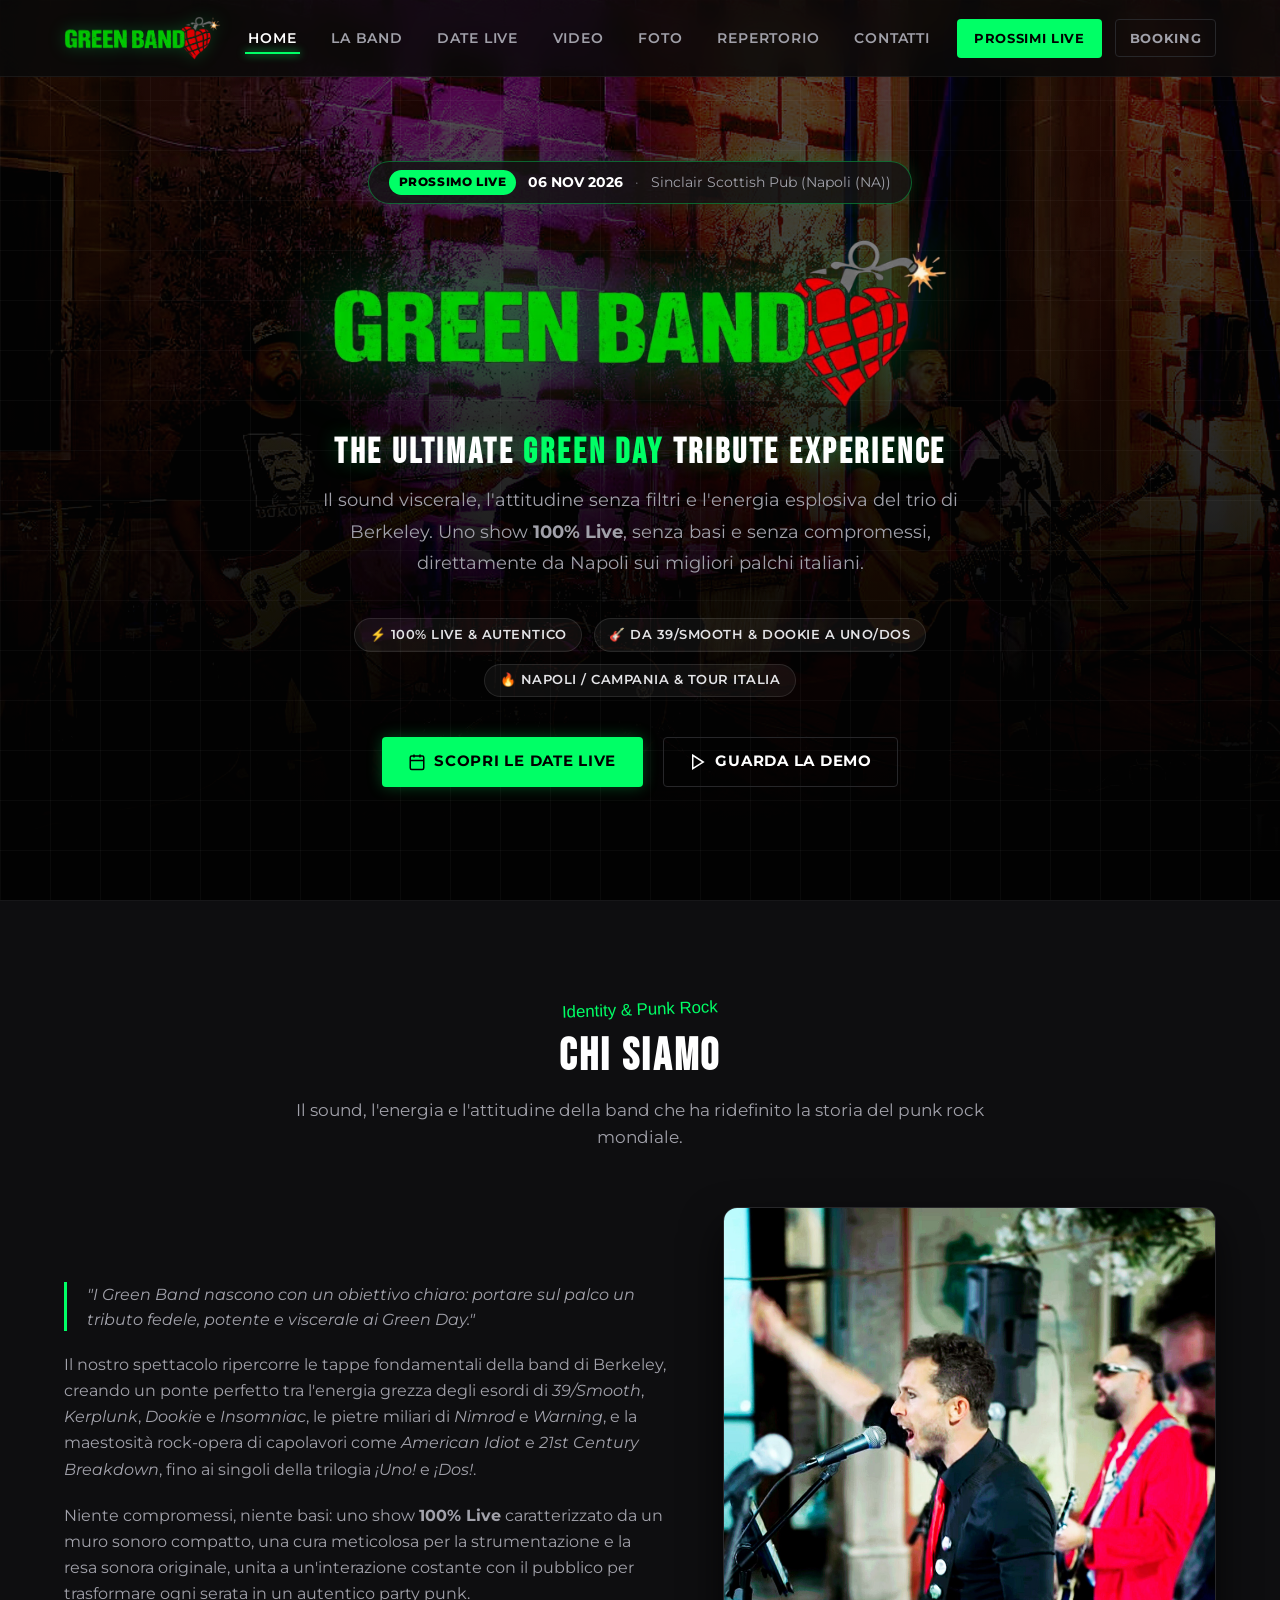
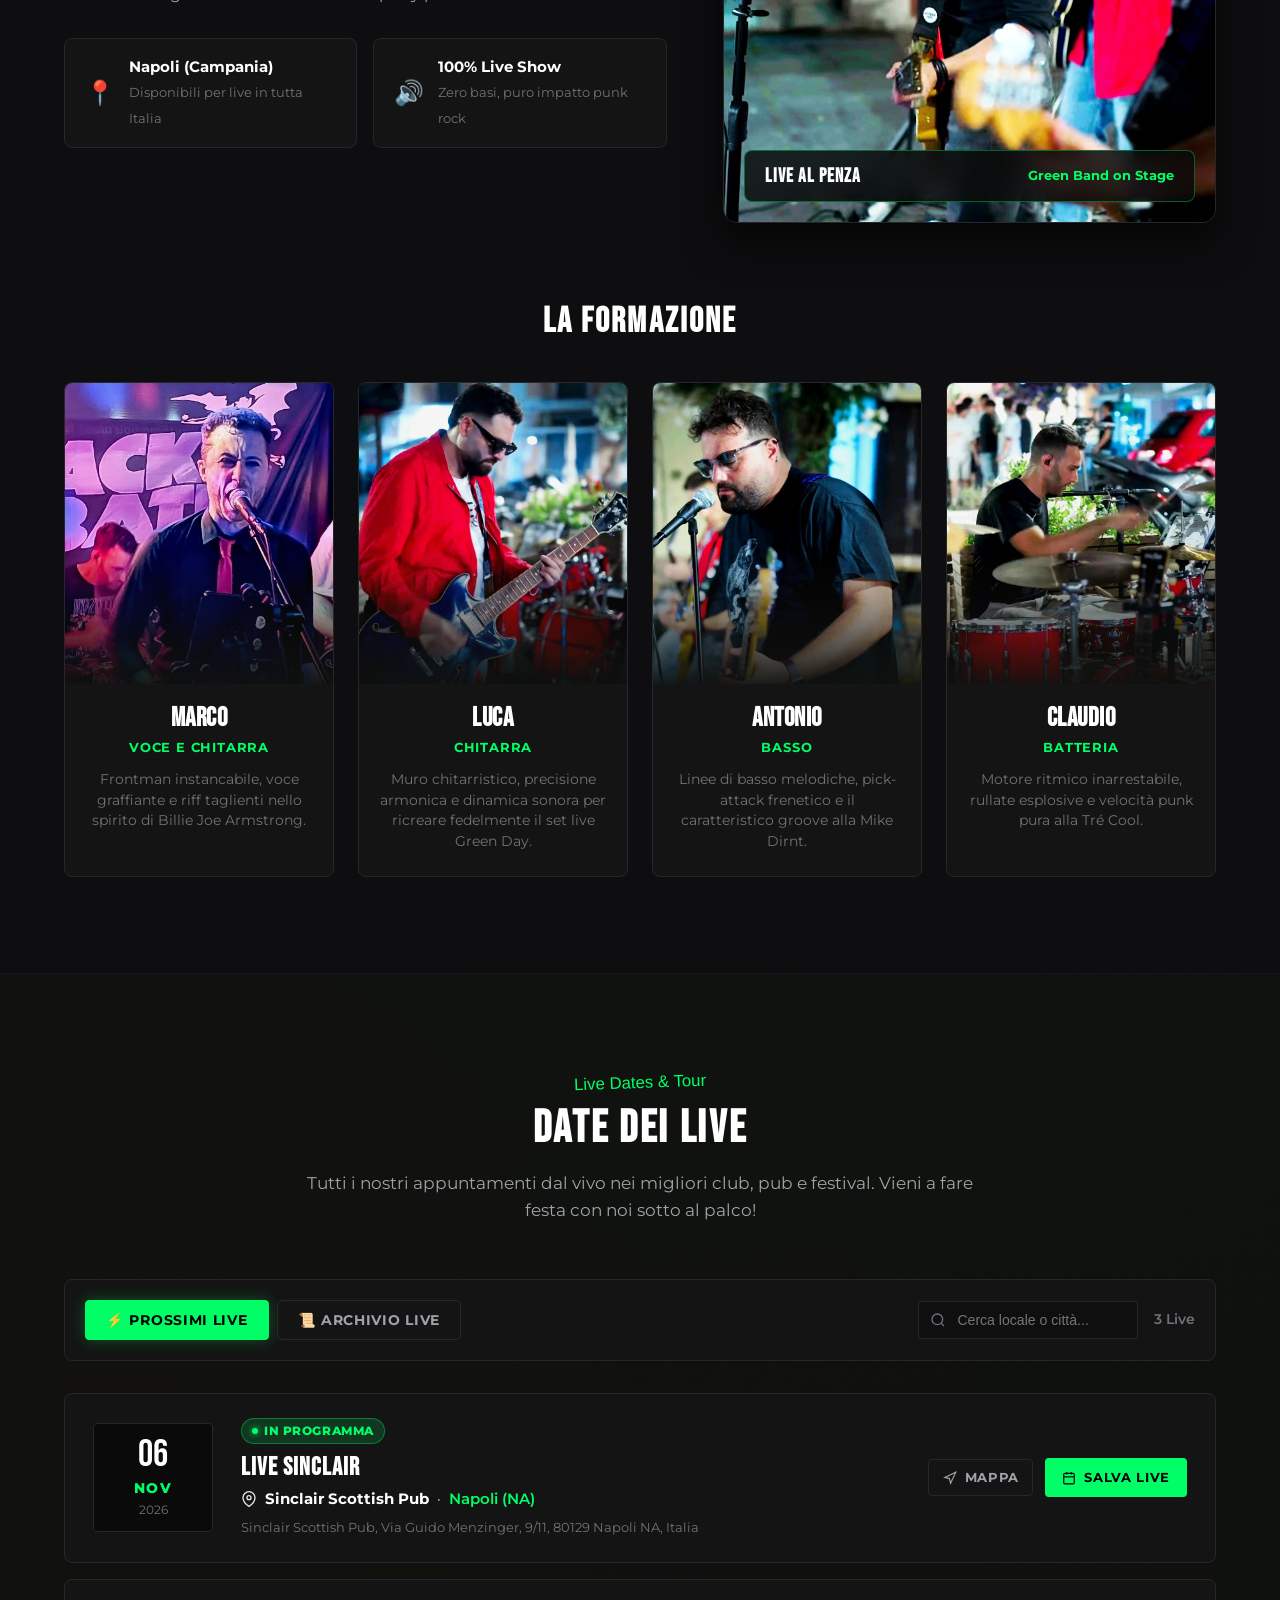
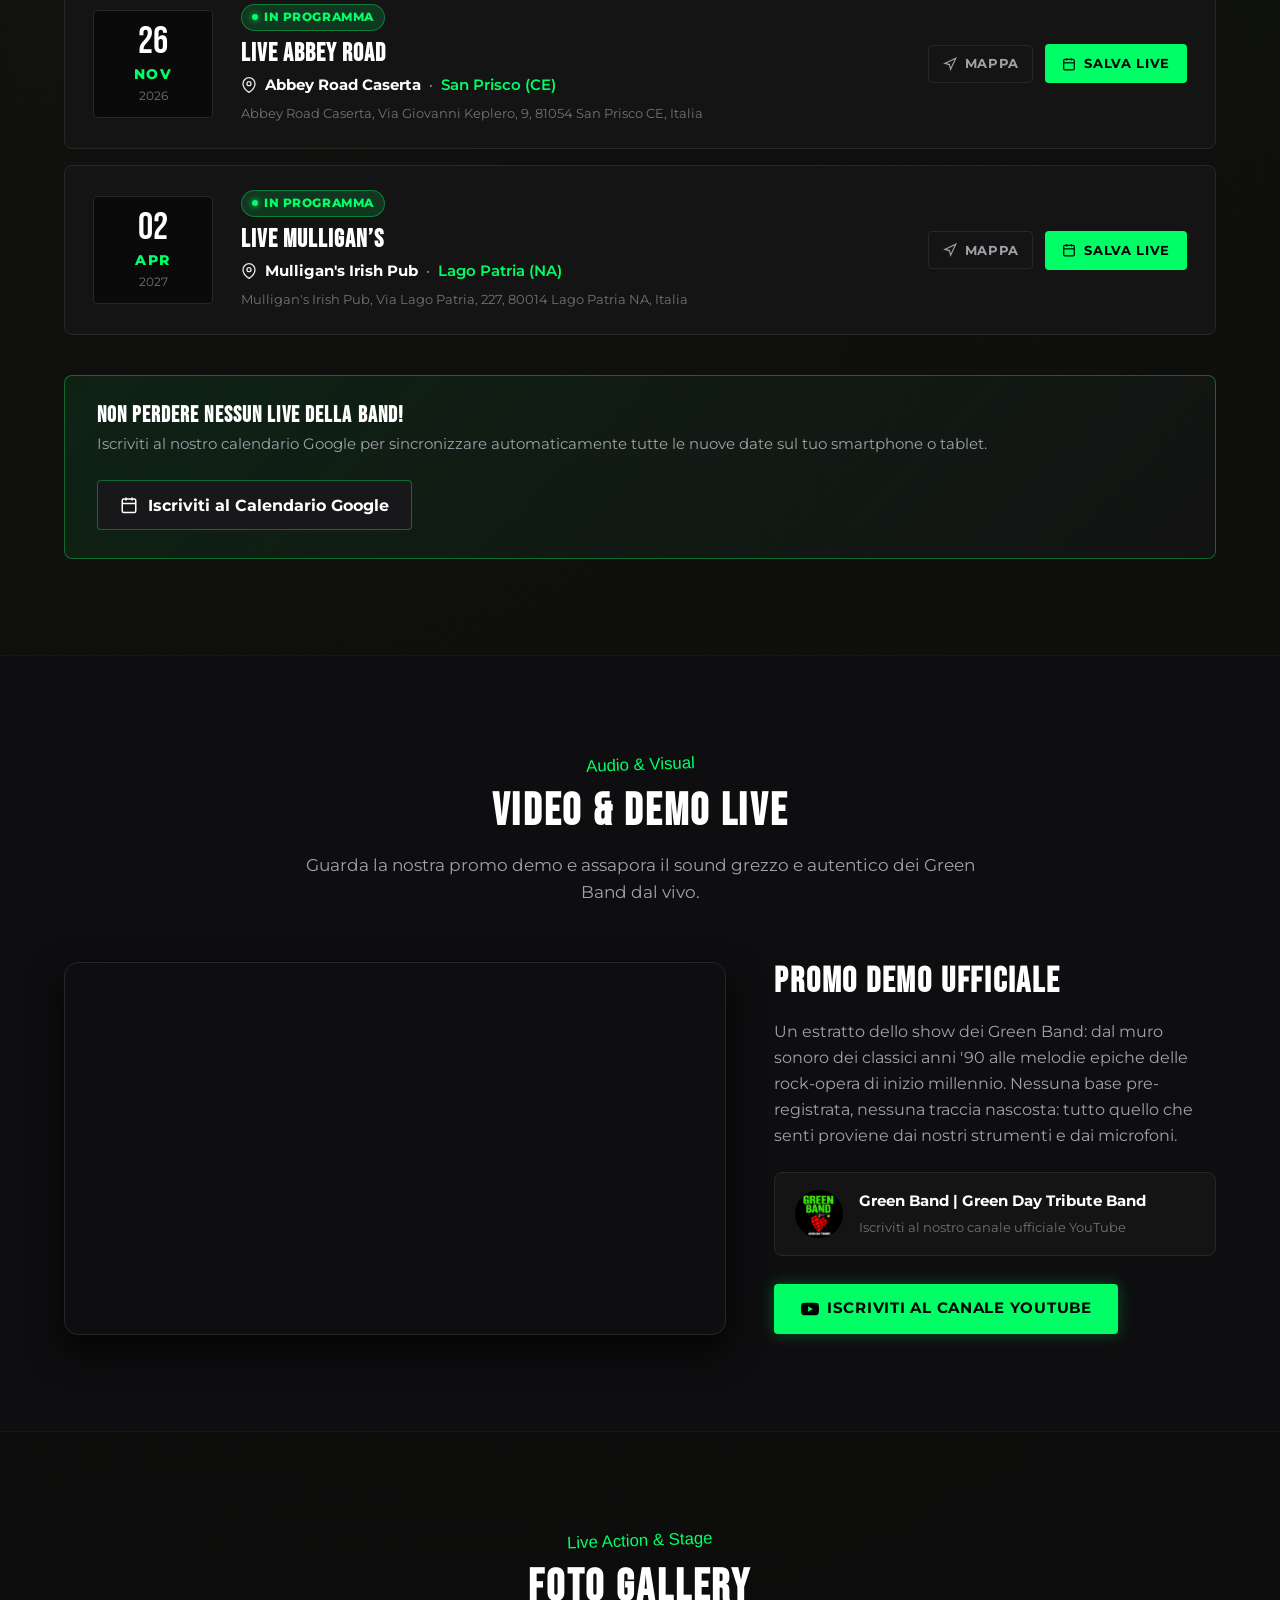
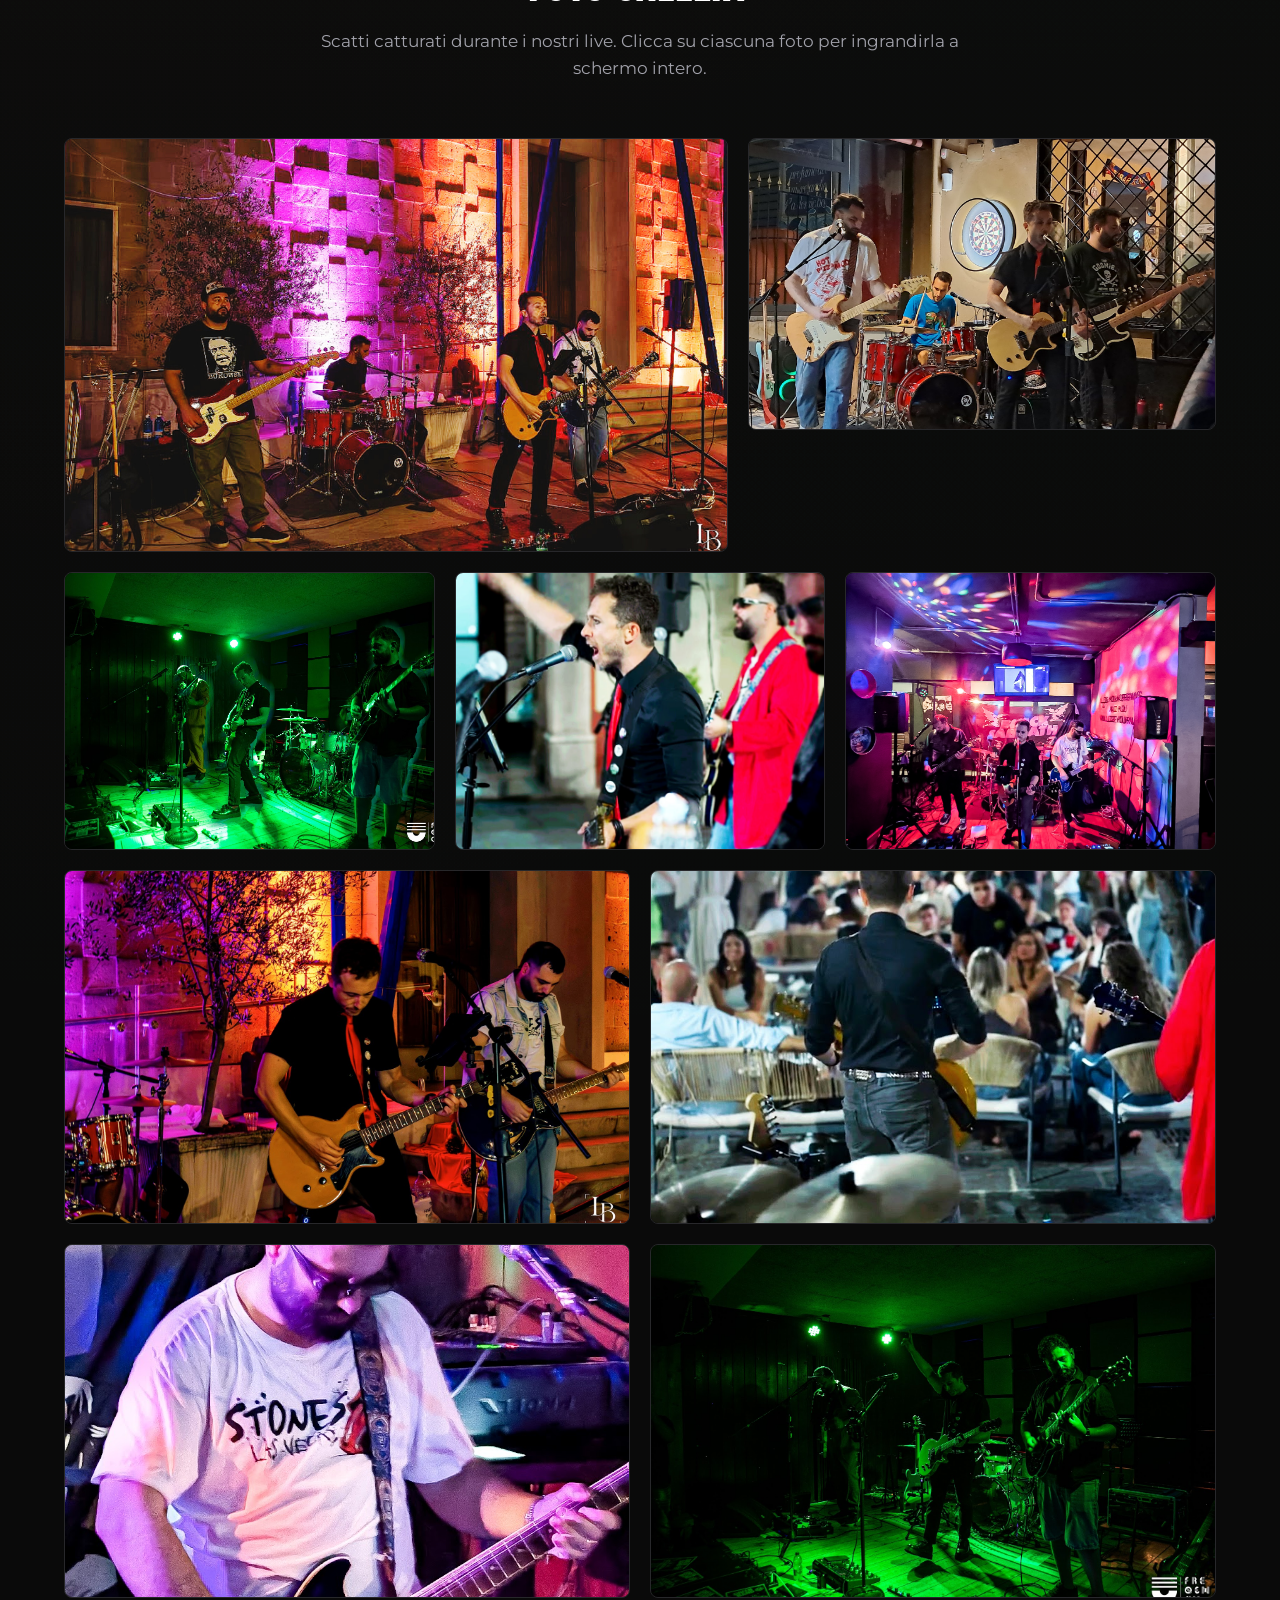
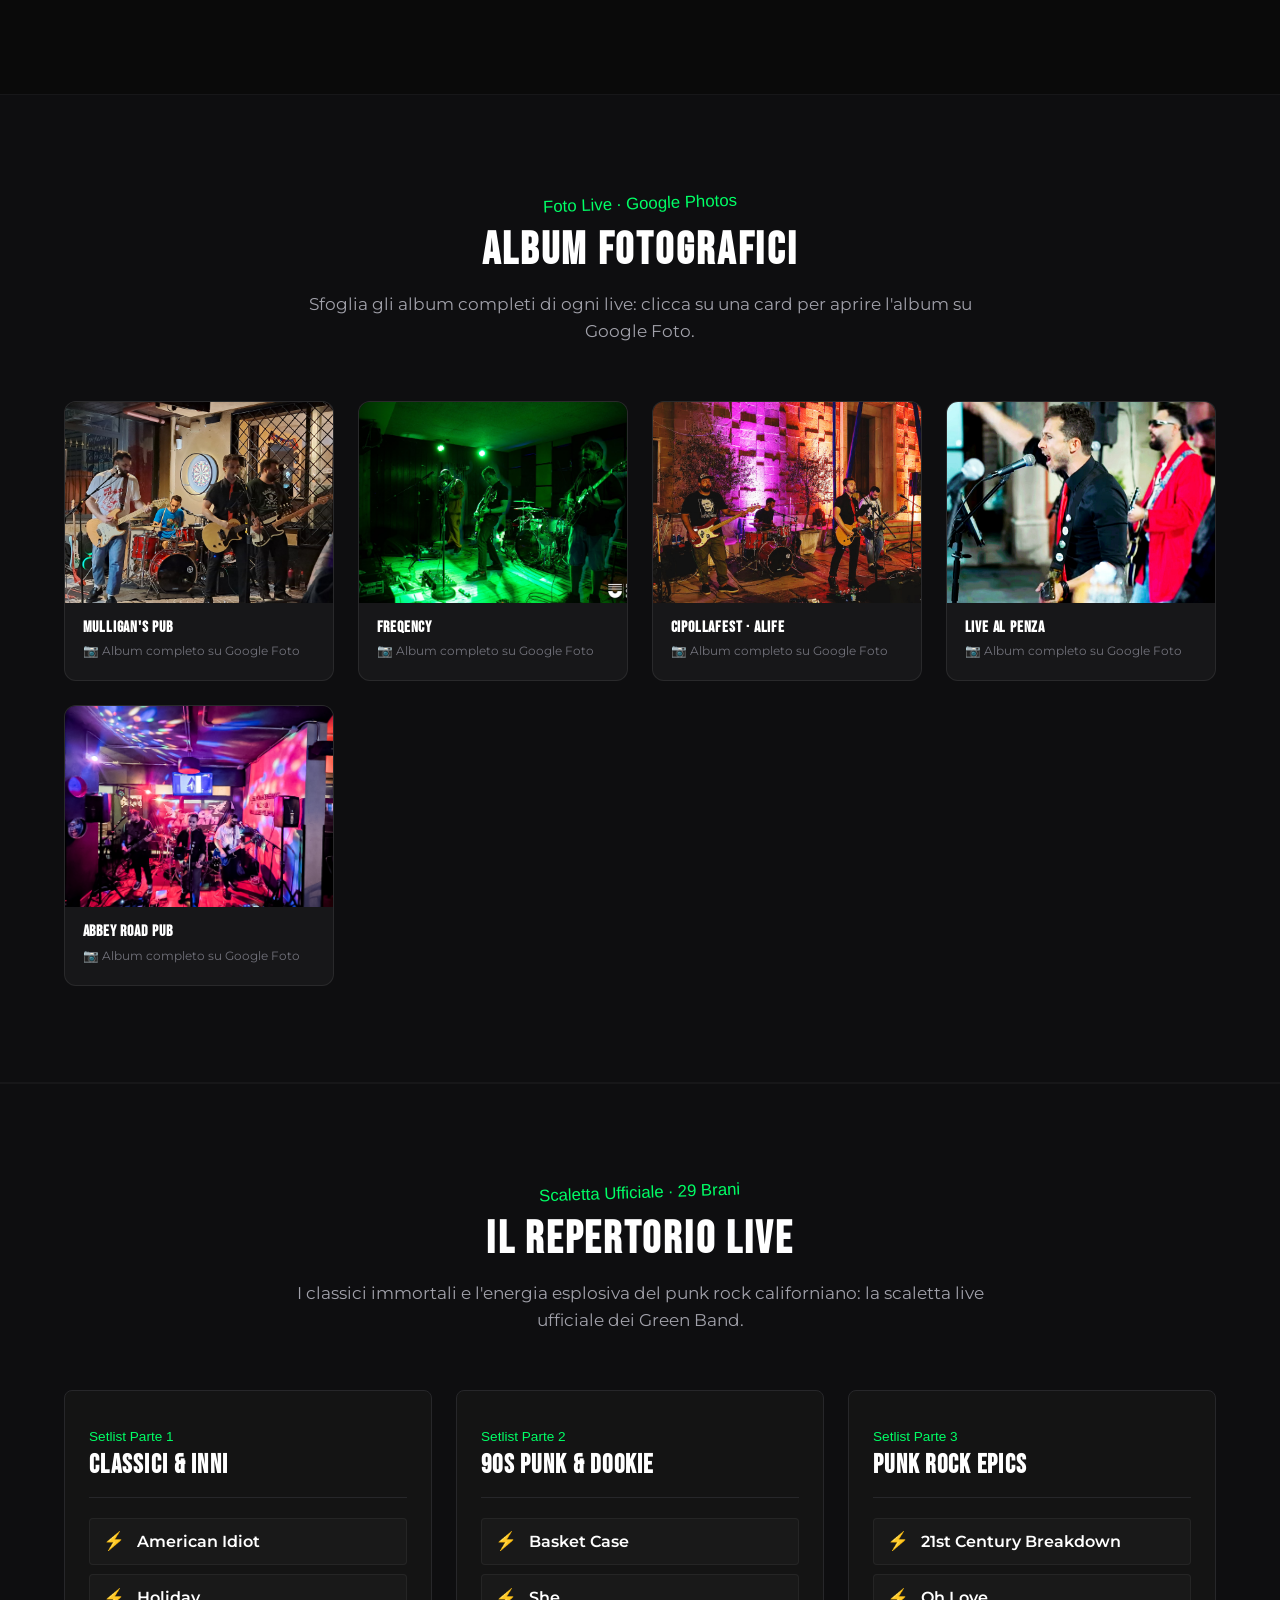
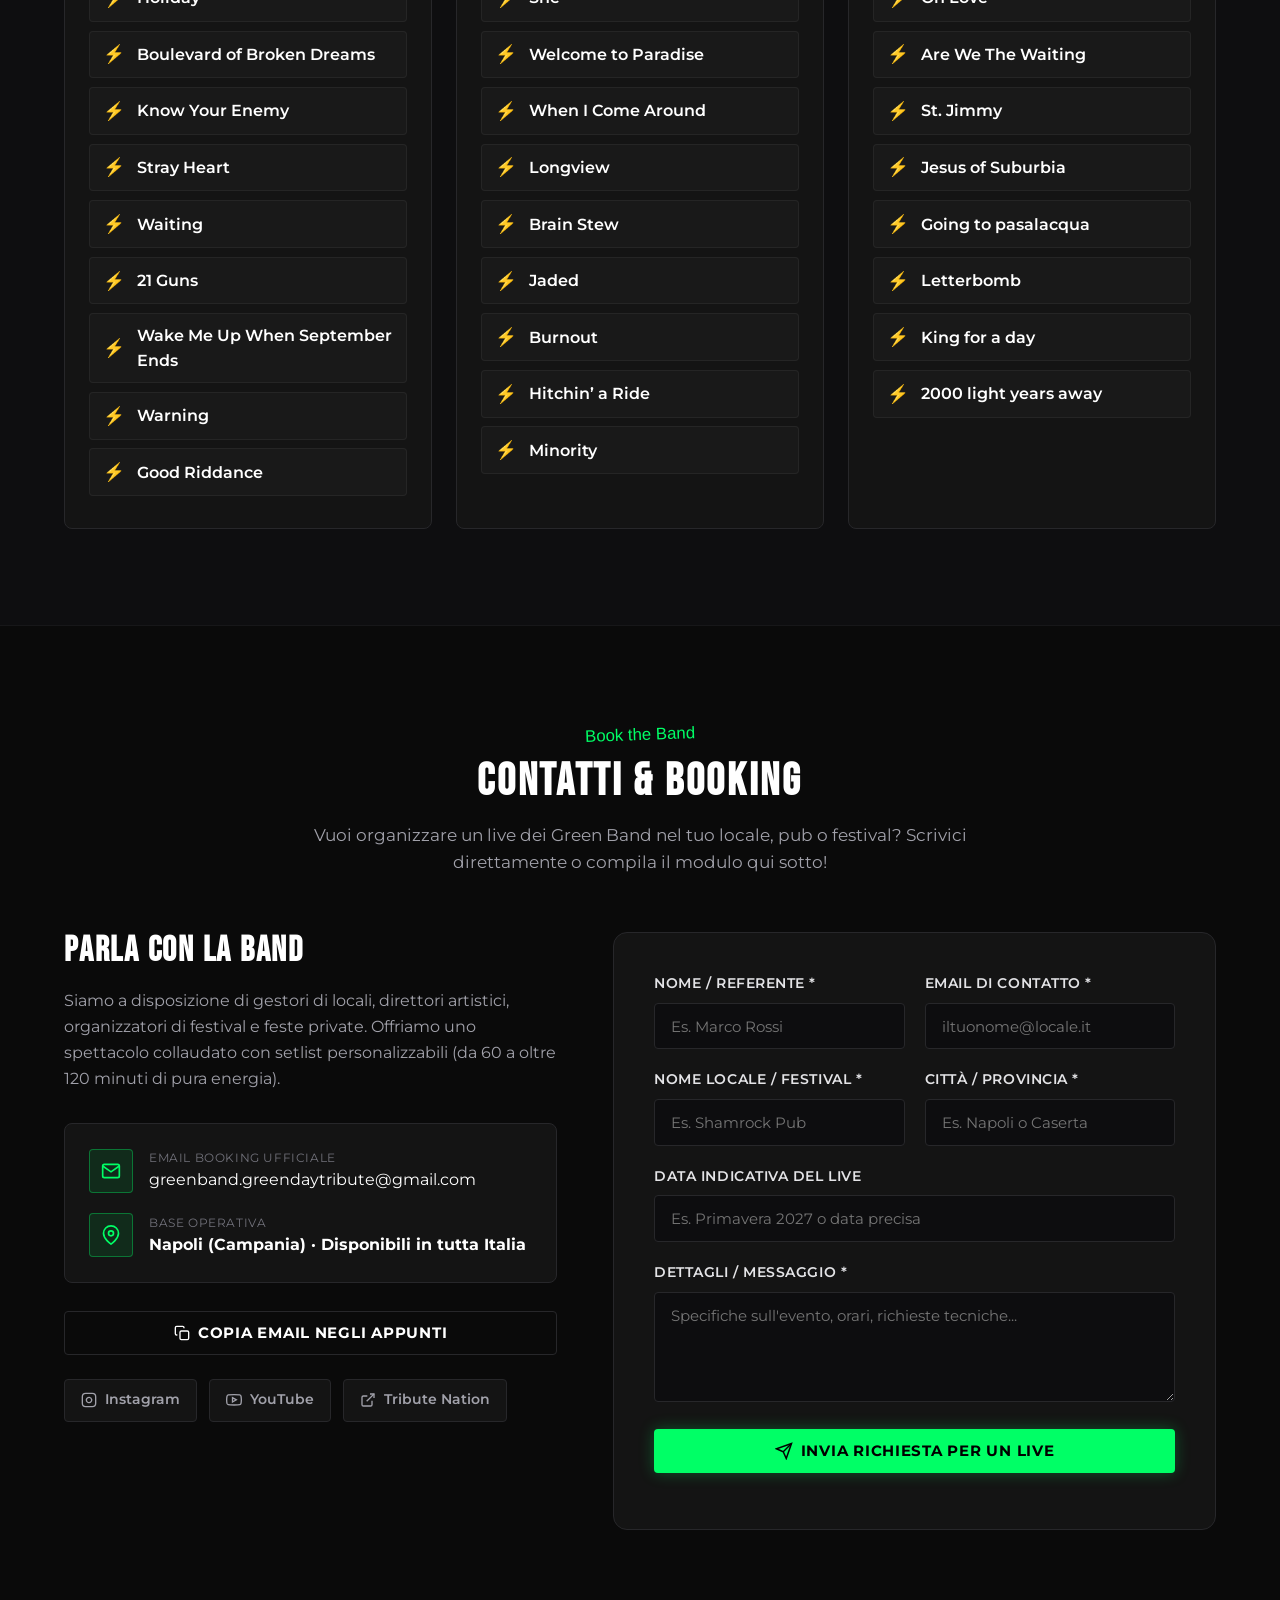
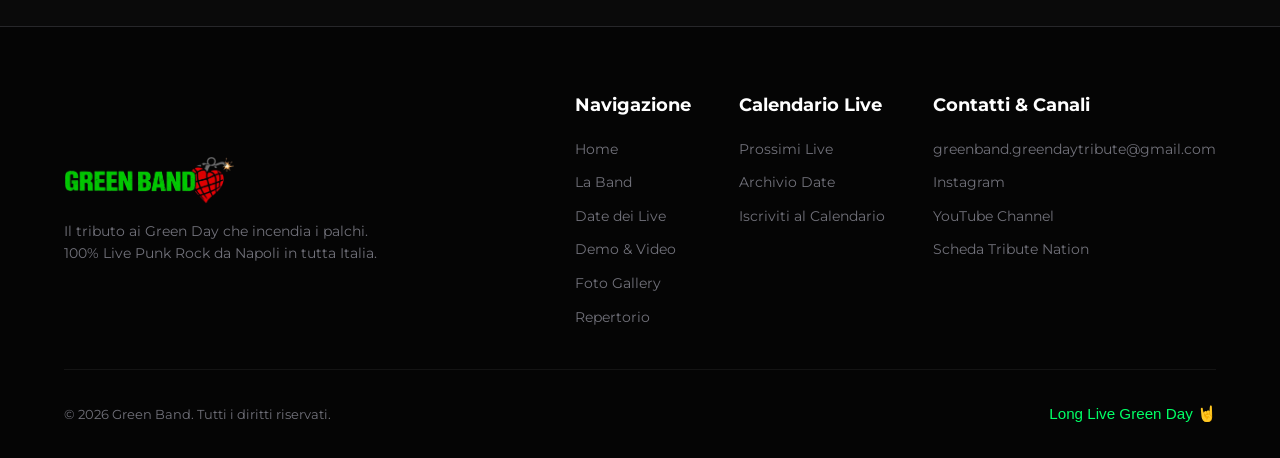
==== index.html @ 3ab3ffd0 "first release" ====
<!DOCTYPE html>
<html lang="it">
<head>
  <meta charset="UTF-8">
  <meta name="viewport" content="width=device-width, initial-scale=1.0">
  <title>Green Band | Green Day Tribute Band - 100% Live Punk Rock</title>
  <meta name="description" content="Green Band: il tributo viscerale, fedele e potente ai Green Day da Napoli. Da 39/Smooth, Kerplunk e Dookie fino ad American Idiot, 21st Century Breakdown e la trilogia Uno/Dos. Scopri le date dei prossimi live!">

  <!-- Favicon (Simbolo scheda come logo della band) -->
  <link rel="icon" type="image/png" href="assets/img/favicon.png">
  <link rel="shortcut icon" href="favicon.ico" type="image/x-icon">
  <link rel="apple-touch-icon" href="assets/img/favicon.png">

  <!-- Open Graph / Meta -->
  <meta property="og:title" content="Green Band | Green Day Tribute Band">
  <meta property="og:description" content="100% Live Punk Rock · Nessun compromesso, niente basi · Il tributo ai Green Day da Napoli">
  <meta property="og:image" content="assets/img/photo_band_1.jpg">
  <meta property="og:type" content="website">

  <!-- Google Fonts: Bebas Neue, Permanent Marker, Montserrat -->
  <link rel="preconnect" href="https://fonts.googleapis.com">
  <link rel="preconnect" href="https://fonts.gstatic.com" crossorigin>
  <link href="https://fonts.googleapis.com/css2?family=Bebas+Neue&family=Montserrat:ital,wght@0,400;0,600;0,700;0,800;1,400;1,700&family=Permanent+Marker&display=swap" rel="stylesheet">

  <!-- Custom Stylesheet -->
  <link rel="stylesheet" href="assets/css/style.css">
  <link rel="stylesheet" href="assets/css/albums.css">
</head>
<body>

  <!-- ================= SITE HEADER ================= -->
  <header class="site-header">
    <div class="container nav-container">
      <a href="#home" class="nav-brand" aria-label="Green Band Homepage">
        <img src="assets/img/logo_horizontal_transparent.png" alt="Green Band - Green Day Tribute Band" class="nav-brand-img">
      </a>

      <nav>
        <ul class="nav-menu" id="nav-menu">
          <li><a href="#home" class="nav-link active">Home</a></li>
          <li><a href="#band" class="nav-link">La Band</a></li>
          <li><a href="#live" class="nav-link">Date Live</a></li>
          <li><a href="#video" class="nav-link">Video</a></li>
          <li><a href="#gallery" class="nav-link">Foto</a></li>
          <li><a href="#setlist" class="nav-link">Repertorio</a></li>
          <li><a href="#contatti" class="nav-link">Contatti</a></li>
        </ul>
      </nav>

      <div class="nav-actions">
        <a href="#live" class="btn btn-punk-sm">Prossimi Live</a>
        <a href="#contatti" class="btn btn-outline-sm">Booking</a>
        <button class="nav-toggle" id="nav-toggle" aria-label="Apri menu" aria-expanded="false">
          <span class="hamburger-box">
            <span class="hamburger-line"></span>
            <span class="hamburger-line"></span>
            <span class="hamburger-line"></span>
          </span>
        </button>
      </div>
    </div>
  </header>

  <!-- ================= HERO SECTION ================= -->
  <section class="hero-section" id="home">
    <div class="hero-backdrop"></div>
    <div class="hero-overlay-grid"></div>

    <div class="container hero-content">
      <!-- Dynamic Upcoming Live Pill -->
      <a href="#live" class="hero-next-live" id="hero-next-live">
        <span class="next-label">PROSSIMO LIVE</span>
        <span class="next-date"><strong>Caricamento date...</strong></span>
      </a>

      <!-- Horizontal Band Logo in Hero -->
      <div class="hero-logo-wrap">
        <img src="assets/img/logo_horizontal_transparent.png" alt="Green Band - Green Day Tribute Band" class="hero-logo">
      </div>

      <h1 class="hero-tagline">
        The Ultimate <span>Green Day</span> Tribute Experience
      </h1>

      <p class="hero-desc">
        Il sound viscerale, l'attitudine senza filtri e l'energia esplosiva del trio di Berkeley. 
        Uno show <strong>100% Live</strong>, senza basi e senza compromessi, direttamente da Napoli sui migliori palchi italiani.
      </p>

      <div class="hero-pills">
        <span class="hero-pill">⚡ 100% Live & Autentico</span>
        <span class="hero-pill">🎸 Da 39/Smooth & Dookie a Uno/Dos</span>
        <span class="hero-pill">🔥 Napoli / Campania & Tour Italia</span>
      </div>

      <div class="hero-cta-group">
        <a href="#live" class="btn btn-punk">
          <svg viewBox="0 0 24 24" width="18" height="18" fill="none" stroke="currentColor" stroke-width="2">
            <rect x="3" y="4" width="18" height="18" rx="2" ry="2"></rect>
            <line x1="16" y1="2" x2="16" y2="6"></line>
            <line x1="8" y1="2" x2="8" y2="6"></line>
            <line x1="3" y1="10" x2="21" y2="10"></line>
          </svg>
          Scopri le Date Live
        </a>
        <a href="#video" class="btn btn-outline">
          <svg viewBox="0 0 24 24" width="18" height="18" fill="none" stroke="currentColor" stroke-width="2">
            <polygon points="5 3 19 12 5 21 5 3"></polygon>
          </svg>
          Guarda la Demo
        </a>
      </div>
    </div>
  </section>

  <!-- ================= ABOUT / LA BAND ================= -->
  <section class="section section-dark" id="band">
    <div class="container">
      <div class="section-header">
        <span class="section-label">Identity & Punk Rock</span>
        <h2 class="section-title">Chi Siamo</h2>
        <p class="section-subtitle">
          Il sound, l'energia e l'attitudine della band che ha ridefinito la storia del punk rock mondiale.
        </p>
      </div>

      <div class="about-grid">
        <div class="about-text">
          <p class="about-quote">
            "I Green Band nascono con un obiettivo chiaro: portare sul palco un tributo fedele, potente e viscerale ai Green Day."
          </p>
          <p>
            Il nostro spettacolo ripercorre le tappe fondamentali della band di Berkeley, creando un ponte perfetto tra l'energia grezza degli esordi di <em>39/Smooth</em>, <em>Kerplunk</em>, <em>Dookie</em> e <em>Insomniac</em>, le pietre miliari di <em>Nimrod</em> e <em>Warning</em>, e la maestosità rock-opera di capolavori come <em>American Idiot</em> e <em>21st Century Breakdown</em>, fino ai singoli della trilogia <em>¡Uno!</em> e <em>¡Dos!</em>.
          </p>
          <p>
            Niente compromessi, niente basi: uno show <strong>100% Live</strong> caratterizzato da un muro sonoro compatto, una cura meticolosa per la strumentazione e la resa sonora originale, unita a un'interazione costante con il pubblico per trasformare ogni serata in un autentico party punk.
          </p>

          <div class="about-badges">
            <div class="about-badge-item">
              <span class="badge-icon">📍</span>
              <div>
                <strong>Napoli (Campania)</strong>
                <span>Disponibili per live in tutta Italia</span>
              </div>
            </div>
            <div class="about-badge-item">
              <span class="badge-icon">🔊</span>
              <div>
                <strong>100% Live Show</strong>
                <span>Zero basi, puro impatto punk rock</span>
              </div>
            </div>
          </div>
        </div>

        <div class="about-image-card">
          <img src="assets/img/penza_group.jpg" alt="Green Band sul palco durante il live al Penza" loading="lazy">
          <div class="about-card-badge">
            <h4>Live al Penza</h4>
            <span>Green Band on Stage</span>
          </div>
        </div>
      </div>

      <!-- Lineup Band Members -->
      <h3 class="members-section-title section-title" style="font-size: 2.2rem;">La Formazione</h3>
      <div class="members-grid">
        <!-- Marco -->
        <div class="member-card" data-member="marco" role="button" tabindex="0" aria-label="Sfoglia foto live di Marco (3 foto)">
          <div class="member-photo-wrap">
            <img src="assets/img/members/marco_abbey_crop.jpg" alt="Marco - Voce e Chitarra Green Band" class="member-photo" loading="lazy">
            <div class="member-photo-overlay"></div>
          </div>
          <div class="member-content">
            <h4 class="member-name">Marco</h4>
            <p class="member-role">Voce e Chitarra</p>
            <p class="member-desc">Frontman instancabile, voce graffiante e riff taglienti nello spirito di Billie Joe Armstrong.</p>
          </div>
        </div>

        <!-- Luca -->
        <div class="member-card" data-member="luca" role="button" tabindex="0" aria-label="Sfoglia foto live di Luca (2 foto)">
          <div class="member-photo-wrap">
            <img src="assets/img/members/luca.jpg" alt="Luca - Chitarra Green Band" class="member-photo" loading="lazy">
            <div class="member-photo-overlay"></div>
          </div>
          <div class="member-content">
            <h4 class="member-name">Luca</h4>
            <p class="member-role">Chitarra</p>
            <p class="member-desc">Muro chitarristico, precisione armonica e dinamica sonora per ricreare fedelmente il set live Green Day.</p>
          </div>
        </div>

        <!-- Antonio -->
        <div class="member-card" data-member="antonio" role="button" tabindex="0" aria-label="Sfoglia foto live di Antonio (2 foto)">
          <div class="member-photo-wrap">
            <img src="assets/img/members/antonio.jpg" alt="Antonio - Basso Green Band" class="member-photo" loading="lazy">
            <div class="member-photo-overlay"></div>
          </div>
          <div class="member-content">
            <h4 class="member-name">Antonio</h4>
            <p class="member-role">Basso</p>
            <p class="member-desc">Linee di basso melodiche, pick-attack frenetico e il caratteristico groove alla Mike Dirnt.</p>
          </div>
        </div>

        <!-- Claudio -->
        <div class="member-card" data-member="claudio" role="button" tabindex="0" aria-label="Sfoglia foto live di Claudio (2 foto)">
          <div class="member-photo-wrap">
            <img src="assets/img/members/claudio.jpg" alt="Claudio - Batteria Green Band" class="member-photo" loading="lazy">
            <div class="member-photo-overlay"></div>
          </div>
          <div class="member-content">
            <h4 class="member-name">Claudio</h4>
            <p class="member-role">Batteria</p>
            <p class="member-desc">Motore ritmico inarrestabile, rullate esplosive e velocità punk pura alla Tré Cool.</p>
          </div>
        </div>
      </div>
    </div>
  </section>

  <!-- ================= LIVE CALENDAR SECTION ================= -->
  <section class="section" id="live">
    <div class="container">
      <div class="section-header">
        <span class="section-label">Live Dates & Tour</span>
        <h2 class="section-title">Date dei Live</h2>
        <p class="section-subtitle">
          Tutti i nostri appuntamenti dal vivo nei migliori club, pub e festival. Vieni a fare festa con noi sotto al palco!
        </p>
      </div>

      <!-- Controls & Tabs -->
      <div class="live-header-bar">
        <div class="live-tabs">
          <button class="tab-btn active" data-live-tab="future">
            ⚡ Prossimi Live
          </button>
          <button class="tab-btn" data-live-tab="past">
            📜 Archivio Live
          </button>
        </div>

        <div class="live-controls">
          <div class="live-search-box">
            <svg class="live-search-icon" viewBox="0 0 24 24" width="16" height="16" fill="none" stroke="currentColor" stroke-width="2">
              <circle cx="11" cy="11" r="8"></circle>
              <line x1="21" y1="21" x2="16.65" y2="16.65"></line>
            </svg>
            <input type="text" id="live-search-input" class="live-search-input" placeholder="Cerca locale o città...">
          </div>
          <span class="live-count-badge" id="live-count-badge">Caricamento...</span>
        </div>
      </div>

      <!-- Dynamic Live List Container -->
      <div class="live-list" id="live-list-container">
        <!-- Rendered dynamically by calendar.js -->
        <div class="live-empty-state">
          <div class="empty-icon">⏳</div>
          <h4>Caricamento date in corso...</h4>
        </div>
      </div>

      <!-- Calendar Subscription Action Box -->
      <div class="live-subscribe-box">
        <div class="live-subscribe-text">
          <h4>Non perdere nessun live della band!</h4>
          <p>Iscriviti al nostro calendario Google per sincronizzare automaticamente tutte le nuove date sul tuo smartphone o tablet.</p>
        </div>
        <div>
          <a href="https://calendar.google.com/calendar/r?cid=b4f8701752bf56ce316450e8cd90b66b290502f92083a81748e0bed996e481e1@group.calendar.google.com" target="_blank" rel="noopener noreferrer" class="btn-calendar">
            <svg viewBox="0 0 24 24" width="18" height="18" fill="none" stroke="currentColor" stroke-width="2">
              <rect x="3" y="4" width="18" height="18" rx="2" ry="2"></rect>
              <line x1="16" y1="2" x2="16" y2="6"></line>
              <line x1="8" y1="2" x2="8" y2="6"></line>
              <line x1="3" y1="10" x2="21" y2="10"></line>
            </svg>
            Iscriviti al Calendario Google
          </a>
        </div>
      </div>


    </div>
  </section>

  <!-- ================= VIDEO DEMO SECTION ================= -->
  <section class="section section-dark" id="video">
    <div class="container">
      <div class="section-header">
        <span class="section-label">Audio & Visual</span>
        <h2 class="section-title">Video & Demo Live</h2>
        <p class="section-subtitle">
          Guarda la nostra promo demo e assapora il sound grezzo e autentico dei Green Band dal vivo.
        </p>
      </div>

      <div class="video-grid">
        <div class="video-frame-wrap">
          <iframe 
            src="https://www.youtube-nocookie.com/embed/JtOJ8NjOqKs" 
            title="GREEN BAND | Green Day Tribute Band | Promo Demo" 
            allow="accelerometer; autoplay; clipboard-write; encrypted-media; gyroscope; picture-in-picture; web-share" 
            allowfullscreen 
            loading="lazy">
          </iframe>
        </div>

        <div class="video-info">
          <h3>Promo Demo Ufficiale</h3>
          <p>
            Un estratto dello show dei Green Band: dal muro sonoro dei classici anni '90 alle melodie epiche delle rock-opera di inizio millennio. Nessuna base pre-registrata, nessuna traccia nascosta: tutto quello che senti proviene dai nostri strumenti e dai microfoni.
          </p>

          <div class="yt-channel-badge">
            <img src="assets/img/logo_square.png" alt="YouTube Avatar Green Band">
            <div>
              <strong>Green Band | Green Day Tribute Band</strong>
              <span>Iscriviti al nostro canale ufficiale YouTube</span>
            </div>
          </div>

          <a href="https://www.youtube.com/@greenband_greendaytribute?sub_confirmation=1" target="_blank" rel="noopener noreferrer" class="btn btn-punk">
            <svg viewBox="0 0 24 24" width="18" height="18" fill="currentColor">
              <path d="M23.498 6.186a3.016 3.016 0 0 0-2.122-2.136C19.505 3.545 12 3.545 12 3.545s-7.505 0-9.377.505A3.017 3.017 0 0 0 .502 6.186C0 8.07 0 12 0 12s0 3.93.502 5.814a3.016 3.016 0 0 0 2.122 2.136c1.871.505 9.376.505 9.376.505s7.505 0 9.377-.505a3.015 3.015 0 0 0 2.122-2.136C24 15.93 24 12 24 12s0-3.93-.502-5.814zM9.545 15.568V8.432L15.818 12l-6.273 3.568z"/>
            </svg>
            Iscriviti al Canale YouTube
          </a>
        </div>
      </div>
    </div>
  </section>

  <!-- ================= PHOTO GALLERY ================= -->
  <section class="section" id="gallery">
    <div class="container">
      <div class="section-header">
        <span class="section-label">Live Action & Stage</span>
        <h2 class="section-title">Foto Gallery</h2>
        <p class="section-subtitle">
          Scatti catturati durante i nostri live. Clicca su ciascuna foto per ingrandirla a schermo intero.
        </p>
      </div>

      <div class="gallery-grid">
        <div class="gallery-card gallery-card-1" data-full-img="assets/img/alife_group_1.jpg" data-caption="Green Band sul palco ad Alife: sound travolgente e l'energia autentica dei Green Day.">
          <img src="assets/img/alife_group_1.jpg" alt="Green Band sul palco durante il live ad Alife" loading="lazy">
          <div class="gallery-overlay">
            <span class="gallery-caption-text">⚡ Live ad Alife · Full Band on Stage</span>
          </div>
        </div>

        <div class="gallery-card gallery-card-2" data-full-img="assets/img/photo_band_2.jpg" data-caption="Muro sonoro compatto e chitarre valvolari nello spirito punk di Berkeley.">
          <img src="assets/img/photo_band_2.jpg" alt="Chitarre e sound originale Green Band al Mulligan's" loading="lazy">
          <div class="gallery-overlay">
            <span class="gallery-caption-text">🎸 Riffs & Sound Originale</span>
          </div>
        </div>

        <div class="gallery-card gallery-card-3" data-full-img="assets/img/freq_stage_1.jpg" data-caption="Impianto luci e live set esplosivo: lo spettacolo Green Band al Freqency Club.">
          <img src="assets/img/freq_stage_1.jpg" alt="Green Band live al Freqency Club" loading="lazy">
          <div class="gallery-overlay">
            <span class="gallery-caption-text">🔥 Live al Freqency Club</span>
          </div>
        </div>

        <div class="gallery-card gallery-card-4" data-full-img="assets/img/photo_band_4.jpg" data-caption="Cori a squarciagola e adrenalina pura: l'interazione costante con la folla sotto al palco.">
          <img src="assets/img/photo_band_4.jpg" alt="Singalong con il pubblico durante il live" loading="lazy">
          <div class="gallery-overlay">
            <span class="gallery-caption-text">🎤 Singalong & Coro Punk</span>
          </div>
        </div>

        <div class="gallery-card gallery-card-5" data-full-img="assets/img/photo_band_5.jpg" data-caption="Atmosfera da autentico club rock all'Abbey Road Pub: tutta la potenza dei classici punk 100% live.">
          <img src="assets/img/photo_band_5.jpg" alt="Club session live Green Band all'Abbey Road" loading="lazy">
          <div class="gallery-overlay">
            <span class="gallery-caption-text">🔥 Club Session · 100% Live</span>
          </div>
        </div>

        <div class="gallery-card gallery-card-6" data-full-img="assets/img/photo_band_6.jpg" data-caption="Due ore di musica ininterrotta ripercorrendo la storia dei Green Day da Dookie a 21st Century Breakdown.">
          <img src="assets/img/photo_band_6.jpg" alt="Live power Green Band ad Alife" loading="lazy">
          <div class="gallery-overlay">
            <span class="gallery-caption-text">⚡ Live Power · Green Band</span>
          </div>
        </div>

        <div class="gallery-card gallery-card-7" data-full-img="assets/img/photo_band_7.jpg" data-caption="La prospettiva dal palco: il calore e l'energia indescrivibile del pubblico che salta e canta con noi.">
          <img src="assets/img/photo_band_7.jpg" alt="Il pubblico sotto al palco visto dalla batteria" loading="lazy">
          <div class="gallery-overlay">
            <span class="gallery-caption-text">🤘 Il nostro pubblico sotto palco</span>
          </div>
        </div>

        <div class="gallery-card gallery-card-8" data-full-img="assets/img/photo_band_8.jpg" data-caption="Sound fedele e chitarre tirate per ricreare fedelmente le sonorità originali di Billie Joe e soci.">
          <img src="assets/img/photo_band_8.jpg" alt="Chitarra e distorsioni live" loading="lazy">
          <div class="gallery-overlay">
            <span class="gallery-caption-text">🎸 Chitarre & Distorsioni</span>
          </div>
        </div>

        <div class="gallery-card gallery-card-9" data-full-img="assets/img/freq_stage_2.jpg" data-caption="Oltre due ore di spettacolo senza basi e senza compromessi: 100% Live Punk Rock.">
          <img src="assets/img/freq_stage_2.jpg" alt="Grand Finale live show Green Band" loading="lazy">
          <div class="gallery-overlay">
            <span class="gallery-caption-text">🤘 Grand Finale Live Show</span>
          </div>
        </div>
      </div>
    </div>
  </section>

  <!-- ================= ALBUM GOOGLE FOTO ================= -->
  <section class="section section-dark" id="albums">
    <div class="container">
      <div class="section-header">
        <span class="section-label">Foto Live · Google Photos</span>
        <h2 class="section-title">Album Fotografici</h2>
        <p class="section-subtitle">
          Sfoglia gli album completi di ogni live: clicca su una card per aprire l'album su Google Foto.
        </p>
      </div>

      <div class="albums-grid">

        <a class="album-card" href="https://photos.app.goo.gl/g8bWzw9GhS4h2Z8N7" target="_blank" rel="noopener noreferrer">
          <div class="album-img-wrap">
            <img src="assets/img/photo_band_2.jpg" alt="Album Mulligan's Pub" loading="lazy">
            <div class="album-overlay">
              <svg viewBox="0 0 24 24" width="28" height="28" fill="none" stroke="currentColor" stroke-width="2"><path d="M18 13v6a2 2 0 0 1-2 2H5a2 2 0 0 1-2-2V8a2 2 0 0 1 2-2h6"/><polyline points="15 3 21 3 21 9"/><line x1="10" y1="14" x2="21" y2="3"/></svg>
            </div>
          </div>
          <div class="album-info">
            <h4 class="album-title">Mulligan's Pub</h4>
            <span class="album-meta">📷 Album completo su Google Foto</span>
          </div>
        </a>

        <a class="album-card" href="https://photos.app.goo.gl/4ViWwxcBa83rkAZb6" target="_blank" rel="noopener noreferrer">
          <div class="album-img-wrap">
            <img src="assets/img/freq_stage_1.jpg" alt="Album Freqency" loading="lazy">
            <div class="album-overlay">
              <svg viewBox="0 0 24 24" width="28" height="28" fill="none" stroke="currentColor" stroke-width="2"><path d="M18 13v6a2 2 0 0 1-2 2H5a2 2 0 0 1-2-2V8a2 2 0 0 1 2-2h6"/><polyline points="15 3 21 3 21 9"/><line x1="10" y1="14" x2="21" y2="3"/></svg>
            </div>
          </div>
          <div class="album-info">
            <h4 class="album-title">Freqency</h4>
            <span class="album-meta">📷 Album completo su Google Foto</span>
          </div>
        </a>

        <a class="album-card" href="https://photos.app.goo.gl/GPzhQ5k4Fue9hpRm6" target="_blank" rel="noopener noreferrer">
          <div class="album-img-wrap">
            <img src="assets/img/alife_group_1.jpg" alt="Album CipollaFest Alife" loading="lazy">
            <div class="album-overlay">
              <svg viewBox="0 0 24 24" width="28" height="28" fill="none" stroke="currentColor" stroke-width="2"><path d="M18 13v6a2 2 0 0 1-2 2H5a2 2 0 0 1-2-2V8a2 2 0 0 1 2-2h6"/><polyline points="15 3 21 3 21 9"/><line x1="10" y1="14" x2="21" y2="3"/></svg>
            </div>
          </div>
          <div class="album-info">
            <h4 class="album-title">CipollaFest · Alife</h4>
            <span class="album-meta">📷 Album completo su Google Foto</span>
          </div>
        </a>

        <a class="album-card" href="https://photos.app.goo.gl/d5eeXKiu5hjzpMcdA" target="_blank" rel="noopener noreferrer">
          <div class="album-img-wrap">
            <img src="assets/img/penza_group.jpg" alt="Album Live al Penza" loading="lazy">
            <div class="album-overlay">
              <svg viewBox="0 0 24 24" width="28" height="28" fill="none" stroke="currentColor" stroke-width="2"><path d="M18 13v6a2 2 0 0 1-2 2H5a2 2 0 0 1-2-2V8a2 2 0 0 1 2-2h6"/><polyline points="15 3 21 3 21 9"/><line x1="10" y1="14" x2="21" y2="3"/></svg>
            </div>
          </div>
          <div class="album-info">
            <h4 class="album-title">Live al Penza</h4>
            <span class="album-meta">📷 Album completo su Google Foto</span>
          </div>
        </a>

        <a class="album-card" href="https://photos.app.goo.gl/fC2W59d5fRxu92fC9" target="_blank" rel="noopener noreferrer">
          <div class="album-img-wrap">
            <img src="assets/img/photo_band_5.jpg" alt="Album Abbey Road Pub" loading="lazy">
            <div class="album-overlay">
              <svg viewBox="0 0 24 24" width="28" height="28" fill="none" stroke="currentColor" stroke-width="2"><path d="M18 13v6a2 2 0 0 1-2 2H5a2 2 0 0 1-2-2V8a2 2 0 0 1 2-2h6"/><polyline points="15 3 21 3 21 9"/><line x1="10" y1="14" x2="21" y2="3"/></svg>
            </div>
          </div>
          <div class="album-info">
            <h4 class="album-title">Abbey Road Pub</h4>
            <span class="album-meta">📷 Album completo su Google Foto</span>
          </div>
        </a>

      </div>
    </div>
  </section>

    <!-- ================= SETLIST / REPERTORIO ================= -->
  <section class="section section-dark" id="setlist">
    <div class="container">
      <div class="section-header">
        <span class="section-label">Scaletta Ufficiale · 29 Brani</span>
        <h2 class="section-title">Il Repertorio Live</h2>
        <p class="section-subtitle">
          I classici immortali e l'energia esplosiva del punk rock californiano: la scaletta live ufficiale dei Green Band.
        </p>
      </div>

      <div class="setlist-grid">
        <!-- Colonna 1: 10 Brani -->
        <div class="setlist-col">
          <div class="setlist-col-header">
            <span class="setlist-col-tag">Setlist Parte 1</span>
            <h3 class="setlist-col-title">Classici & Inni</h3>
          </div>
          <ul class="song-list">
            <li class="song-item">
              <span class="song-bullet">⚡</span>
              <span class="song-name">American Idiot</span>
            </li>
            <li class="song-item">
              <span class="song-bullet">⚡</span>
              <span class="song-name">Holiday</span>
            </li>
            <li class="song-item">
              <span class="song-bullet">⚡</span>
              <span class="song-name">Boulevard of Broken Dreams</span>
            </li>
            <li class="song-item">
              <span class="song-bullet">⚡</span>
              <span class="song-name">Know Your Enemy</span>
            </li>
            <li class="song-item">
              <span class="song-bullet">⚡</span>
              <span class="song-name">Stray Heart</span>
            </li>
            <li class="song-item">
              <span class="song-bullet">⚡</span>
              <span class="song-name">Waiting</span>
            </li>
            <li class="song-item">
              <span class="song-bullet">⚡</span>
              <span class="song-name">21 Guns</span>
            </li>
            <li class="song-item">
              <span class="song-bullet">⚡</span>
              <span class="song-name">Wake Me Up When September Ends</span>
            </li>
            <li class="song-item">
              <span class="song-bullet">⚡</span>
              <span class="song-name">Warning</span>
            </li>
            <li class="song-item">
              <span class="song-bullet">⚡</span>
              <span class="song-name">Good Riddance</span>
            </li>
          </ul>
        </div>

        <!-- Colonna 2: 10 Brani -->
        <div class="setlist-col">
          <div class="setlist-col-header">
            <span class="setlist-col-tag">Setlist Parte 2</span>
            <h3 class="setlist-col-title">90s Punk & Dookie</h3>
          </div>
          <ul class="song-list">
            <li class="song-item">
              <span class="song-bullet">⚡</span>
              <span class="song-name">Basket Case</span>
            </li>
            <li class="song-item">
              <span class="song-bullet">⚡</span>
              <span class="song-name">She</span>
            </li>
            <li class="song-item">
              <span class="song-bullet">⚡</span>
              <span class="song-name">Welcome to Paradise</span>
            </li>
            <li class="song-item">
              <span class="song-bullet">⚡</span>
              <span class="song-name">When I Come Around</span>
            </li>
            <li class="song-item">
              <span class="song-bullet">⚡</span>
              <span class="song-name">Longview</span>
            </li>
            <li class="song-item">
              <span class="song-bullet">⚡</span>
              <span class="song-name">Brain Stew</span>
            </li>
            <li class="song-item">
              <span class="song-bullet">⚡</span>
              <span class="song-name">Jaded</span>
            </li>
            <li class="song-item">
              <span class="song-bullet">⚡</span>
              <span class="song-name">Burnout</span>
            </li>
            <li class="song-item">
              <span class="song-bullet">⚡</span>
              <span class="song-name">Hitchin’ a Ride</span>
            </li>
            <li class="song-item">
              <span class="song-bullet">⚡</span>
              <span class="song-name">Minority</span>
            </li>
          </ul>
        </div>

        <!-- Colonna 3: 9 Brani -->
        <div class="setlist-col">
          <div class="setlist-col-header">
            <span class="setlist-col-tag">Setlist Parte 3</span>
            <h3 class="setlist-col-title">Punk Rock Epics</h3>
          </div>
          <ul class="song-list">
            <li class="song-item">
              <span class="song-bullet">⚡</span>
              <span class="song-name">21st Century Breakdown</span>
            </li>
            <li class="song-item">
              <span class="song-bullet">⚡</span>
              <span class="song-name">Oh Love</span>
            </li>
            <li class="song-item">
              <span class="song-bullet">⚡</span>
              <span class="song-name">Are We The Waiting</span>
            </li>
            <li class="song-item">
              <span class="song-bullet">⚡</span>
              <span class="song-name">St. Jimmy</span>
            </li>
            <li class="song-item">
              <span class="song-bullet">⚡</span>
              <span class="song-name">Jesus of Suburbia</span>
            </li>
            <li class="song-item">
              <span class="song-bullet">⚡</span>
              <span class="song-name">Going to pasalacqua</span>
            </li>
            <li class="song-item">
              <span class="song-bullet">⚡</span>
              <span class="song-name">Letterbomb</span>
            </li>
            <li class="song-item">
              <span class="song-bullet">⚡</span>
              <span class="song-name">King for a day</span>
            </li>
            <li class="song-item">
              <span class="song-bullet">⚡</span>
              <span class="song-name">2000 light years away</span>
            </li>
          </ul>
        </div>
      </div>
    </div>
  </section>
  <!-- ================= BOOKING & CONTATTI ================= -->
  <section class="section" id="contatti">
    <div class="container">
      <div class="section-header">
        <span class="section-label">Book the Band</span>
        <h2 class="section-title">Contatti & Booking</h2>
        <p class="section-subtitle">
          Vuoi organizzare un live dei Green Band nel tuo locale, pub o festival? Scrivici direttamente o compila il modulo qui sotto!
        </p>
      </div>

      <div class="contact-grid">
        <!-- Contact Details -->
        <div class="contact-info-panel">
          <h3>Parla con la Band</h3>
          <p>
            Siamo a disposizione di gestori di locali, direttori artistici, organizzatori di festival e feste private. Offriamo uno spettacolo collaudato con setlist personalizzabili (da 60 a oltre 120 minuti di pura energia).
          </p>

          <div class="contact-direct-card">
            <div class="contact-direct-item">
              <div class="contact-icon-box">
                <svg viewBox="0 0 24 24" width="20" height="20" fill="none" stroke="currentColor" stroke-width="2">
                  <path d="M4 4h16c1.1 0 2 .9 2 2v12c0 1.1-.9 2-2 2H4c-1.1 0-2-.9-2-2V6c0-1.1.9-2 2-2z"></path>
                  <polyline points="22,6 12,13 2,6"></polyline>
                </svg>
              </div>
              <div class="contact-item-text">
                <span>Email Booking Ufficiale</span>
                <a href="mailto:greenband.greendaytribute@gmail.com">greenband.greendaytribute@gmail.com</a>
              </div>
            </div>

            <div class="contact-direct-item">
              <div class="contact-icon-box">
                <svg viewBox="0 0 24 24" width="20" height="20" fill="none" stroke="currentColor" stroke-width="2">
                  <path d="M21 10c0 7-9 13-9 13s-9-6-9-13a9 9 0 0 1 18 0z"></path>
                  <circle cx="12" cy="10" r="3"></circle>
                </svg>
              </div>
              <div class="contact-item-text">
                <span>Base Operativa</span>
                <strong>Napoli (Campania) · Disponibili in tutta Italia</strong>
              </div>
            </div>
          </div>

          <div style="margin-bottom: 1.5rem;">
            <button type="button" class="btn btn-outline btn-copy-email" style="width: 100%;">
              <svg viewBox="0 0 24 24" width="16" height="16" fill="none" stroke="currentColor" stroke-width="2">
                <rect x="9" y="9" width="13" height="13" rx="2" ry="2"></rect>
                <path d="M5 15H4a2 2 0 0 1-2-2V4a2 2 0 0 1 2-2h9a2 2 0 0 1 2 2v1"></path>
              </svg>
              Copia Email negli Appunti
            </button>
          </div>

          <div class="contact-social-row">
            <a href="https://www.instagram.com/greenband_greendaytribute/" target="_blank" rel="noopener noreferrer" class="social-pill">
              <svg viewBox="0 0 24 24" width="16" height="16" fill="none" stroke="currentColor" stroke-width="2">
                <rect x="2" y="2" width="20" height="20" rx="5" ry="5"></rect>
                <path d="M16 11.37A4 4 0 1 1 12.63 8 4 4 0 0 1 16 11.37z"></path>
                <line x1="17.5" y1="6.5" x2="17.51" y2="6.5"></line>
              </svg>
              Instagram
            </a>

            <a href="https://www.youtube.com/@greenband_greendaytribute" target="_blank" rel="noopener noreferrer" class="social-pill">
              <svg viewBox="0 0 24 24" width="16" height="16" fill="none" stroke="currentColor" stroke-width="2">
                <path d="M22.54 6.42a2.78 2.78 0 0 0-1.94-2C18.88 4 12 4 12 4s-6.88 0-8.6.46a2.78 2.78 0 0 0-1.94 2A29 29 0 0 0 1 11.75a29 29 0 0 0 .46 5.33A2.78 2.78 0 0 0 3.4 19c1.72.46 8.6.46 8.6.46s6.88 0 8.6-.46a2.78 2.78 0 0 0 1.94-2 29 29 0 0 0 .46-5.25 29 29 0 0 0-.46-5.33z"></path>
                <polygon points="9.75 15.02 15.5 11.75 9.75 8.48 9.75 15.02"></polygon>
              </svg>
              YouTube
            </a>

            <a href="https://www.tributenation.it/area-band/green-band/" target="_blank" rel="noopener noreferrer" class="social-pill">
              <svg viewBox="0 0 24 24" width="16" height="16" fill="none" stroke="currentColor" stroke-width="2">
                <path d="M18 13v6a2 2 0 0 1-2 2H5a2 2 0 0 1-2-2V8a2 2 0 0 1 2-2h6"></path>
                <polyline points="15 3 21 3 21 9"></polyline>
                <line x1="10" y1="14" x2="21" y2="3"></line>
              </svg>
              Tribute Nation
            </a>
          </div>
        </div>

        <!-- Booking Form Panel -->
        <div class="contact-form-panel">
          <form id="booking-form">
            <div class="form-row-2">
              <div class="form-group">
                <label for="contact-name">Nome / Referente *</label>
                <input type="text" id="contact-name" class="form-control" placeholder="Es. Marco Rossi" required>
              </div>
              <div class="form-group">
                <label for="contact-email">Email di contatto *</label>
                <input type="email" id="contact-email" class="form-control" placeholder="iltuonome@locale.it" required>
              </div>
            </div>

            <div class="form-row-2">
              <div class="form-group">
                <label for="contact-venue">Nome Locale / Festival *</label>
                <input type="text" id="contact-venue" class="form-control" placeholder="Es. Shamrock Pub" required>
              </div>
              <div class="form-group">
                <label for="contact-city">Città / Provincia *</label>
                <input type="text" id="contact-city" class="form-control" placeholder="Es. Napoli o Caserta" required>
              </div>
            </div>

            <div class="form-group">
              <label for="contact-date">Data indicativa del Live</label>
              <input type="text" id="contact-date" class="form-control" placeholder="Es. Primavera 2027 o data precisa">
            </div>

            <div class="form-group">
              <label for="contact-message">Dettagli / Messaggio *</label>
              <textarea id="contact-message" class="form-control" placeholder="Specifiche sull'evento, orari, richieste tecniche..." required></textarea>
            </div>

            <button type="submit" class="btn btn-punk" style="width: 100%;">
              <svg viewBox="0 0 24 24" width="18" height="18" fill="none" stroke="currentColor" stroke-width="2">
                <line x1="22" y1="2" x2="11" y2="13"></line>
                <polygon points="22 2 15 22 11 13 2 9 22 2"></polygon>
              </svg>
              Invia Richiesta per un Live
            </button>

            <div id="form-feedback" class="form-feedback"></div>
          </form>
        </div>
      </div>
    </div>
  </section>

  <!-- ================= LIGHTBOX MODAL ================= -->
  <div class="lightbox-modal" id="lightbox-modal" role="dialog" aria-modal="true" aria-label="Ingrandimento immagine">
    <button class="lightbox-btn lightbox-close" id="lightbox-close" aria-label="Chiudi lightbox">✕</button>
    <button class="lightbox-btn lightbox-prev" id="lightbox-prev" aria-label="Foto precedente">◀</button>
    <button class="lightbox-btn lightbox-next" id="lightbox-next" aria-label="Foto successiva">▶</button>
    <div class="lightbox-content">
      <img id="lightbox-img" src="" alt="Foto live ingrandita">
      <div id="lightbox-caption" class="lightbox-caption"></div>
    </div>
  </div>

  <!-- ================= FOOTER ================= -->
  <footer class="site-footer">
    <div class="container">
      <div class="footer-top">
        <div class="footer-brand">
          <img src="assets/img/logo_horizontal_transparent.png" alt="Green Band - Green Day Tribute" class="footer-logo">
          <p>
            Il tributo ai Green Day che incendia i palchi. 100% Live Punk Rock da Napoli in tutta Italia.
          </p>
        </div>

        <div class="footer-links-group">
          <div class="footer-col">
            <h5>Navigazione</h5>
            <ul>
              <li><a href="#home">Home</a></li>
              <li><a href="#band">La Band</a></li>
              <li><a href="#live">Date dei Live</a></li>
              <li><a href="#video">Demo & Video</a></li>
              <li><a href="#gallery">Foto Gallery</a></li>
              <li><a href="#setlist">Repertorio</a></li>
            </ul>
          </div>

          <div class="footer-col">
            <h5>Calendario Live</h5>
            <ul>
              <li><a href="#live">Prossimi Live</a></li>
              <li><a href="#live">Archivio Date</a></li>
              <li><a href="https://calendar.google.com/calendar/r?cid=b4f8701752bf56ce316450e8cd90b66b290502f92083a81748e0bed996e481e1@group.calendar.google.com" target="_blank" rel="noopener noreferrer">Iscriviti al Calendario</a></li>
            </ul>
          </div>

          <div class="footer-col">
            <h5>Contatti & Canali</h5>
            <ul>
              <li><a href="mailto:greenband.greendaytribute@gmail.com">greenband.greendaytribute@gmail.com</a></li>
              <li><a href="https://www.instagram.com/greenband_greendaytribute/" target="_blank" rel="noopener noreferrer">Instagram</a></li>
              <li><a href="https://www.youtube.com/@greenband_greendaytribute" target="_blank" rel="noopener noreferrer">YouTube Channel</a></li>
              <li><a href="https://www.tributenation.it/area-band/green-band/" target="_blank" rel="noopener noreferrer">Scheda Tribute Nation</a></li>
            </ul>
          </div>
        </div>
      </div>

      <div class="footer-bottom">
        <div>
          &copy; 2026 Green Band. Tutti i diritti riservati.
        </div>
        <div class="punk-cheer">
          Long Live Green Day 🤘
        </div>
      </div>
    </div>
  </footer>

  <!-- Scripts -->
  <script src="assets/js/calendar.js"></script>
  <script src="assets/js/app.js"></script>
</body>
</html>
---- assets/css/style.css ----
/* ==========================================================================
   GREEN BAND - Green Day Tribute Band
   Modern Punk Rock Stylesheet
   ========================================================================== */

:root {
  --bg-main: #0a0a0a;
  --bg-card: #141414;
  --bg-card-hover: #1c1c1c;
  --bg-elevated: #202022;
  --border-subtle: #27272a;
  --border-glow: rgba(0, 255, 102, 0.35);

  --punk-green: #00ff66;
  --punk-green-hover: #22c55e;
  --punk-green-glow: rgba(0, 255, 102, 0.28);
  --punk-green-dark: #0f5132;
  
  --punk-red: #ff2a4b;
  --punk-red-dark: #881337;

  --text-primary: #ffffff;
  --text-secondary: #a1a1aa;
  --text-muted: #71717a;
  
  --font-heading: 'Bebas Neue', 'Impact', sans-serif;
  --font-accent: 'Permanent Marker', cursive, sans-serif;
  --font-body: 'Montserrat', -apple-system, BlinkMacSystemFont, 'Segoe UI', Roboto, sans-serif;

  --radius-sm: 4px;
  --radius-md: 8px;
  --radius-lg: 14px;
  --radius-full: 9999px;

  --container-max: 1200px;
  --transition: all 0.25s cubic-bezier(0.16, 1, 0.3, 1);
}

/* Reset & Base */
*, *::before, *::after {
  box-sizing: border-box;
  margin: 0;
  padding: 0;
}

html {
  scroll-behavior: smooth;
  font-size: 16px;
  background-color: var(--bg-main);
  color: var(--text-primary);
  font-family: var(--font-body);
  text-rendering: optimizeLegibility;
  -webkit-font-smoothing: antialiased;
}

body {
  min-height: 100vh;
  overflow-x: hidden;
  background: radial-gradient(circle at 50% 0%, rgba(0, 255, 102, 0.05) 0%, transparent 60%),
              radial-gradient(circle at 10% 30%, rgba(255, 42, 75, 0.03) 0%, transparent 40%),
              var(--bg-main);
  line-height: 1.6;
}

/* Typography */
h1, h2, h3, h4, .font-heading {
  font-family: var(--font-heading);
  text-transform: uppercase;
  letter-spacing: 0.05em;
  font-weight: 700;
  line-height: 1.1;
}

.font-accent {
  font-family: var(--font-accent);
}

a {
  color: var(--punk-green);
  text-decoration: none;
  transition: var(--transition);
}

a:hover {
  color: #ffffff;
}

img {
  max-width: 100%;
  height: auto;
  display: block;
}

.container {
  width: 100%;
  max-width: var(--container-max);
  margin: 0 auto;
  padding: 0 1.5rem;
}

/* Header & Sticky Nav */
.site-header {
  position: fixed;
  top: 0;
  left: 0;
  width: 100%;
  z-index: 1000;
  padding: 1rem 0;
  transition: var(--transition);
  background: rgba(10, 10, 10, 0.85);
  backdrop-filter: blur(12px);
  -webkit-backdrop-filter: blur(12px);
  border-bottom: 1px solid rgba(255, 255, 255, 0.06);
}

.site-header.scrolled {
  padding: 0.65rem 0;
  background: rgba(10, 10, 10, 0.96);
  border-bottom: 1px solid var(--border-glow);
  box-shadow: 0 10px 30px rgba(0, 0, 0, 0.8);
}

.nav-container {
  display: flex;
  align-items: center;
  justify-content: space-between;
}

.nav-brand {
  display: flex;
  align-items: center;
  gap: 0.75rem;
  text-decoration: none;
}

.nav-brand-img {
  height: 44px;
  width: auto;
  object-fit: contain;
  filter: drop-shadow(0 0 8px rgba(0, 255, 102, 0.25));
  transition: var(--transition);
}

.nav-brand:hover .nav-brand-img {
  filter: drop-shadow(0 0 14px rgba(0, 255, 102, 0.6));
  transform: scale(1.02);
}

.nav-menu {
  display: flex;
  align-items: center;
  gap: 1.75rem;
  list-style: none;
}

.nav-link {
  color: var(--text-secondary);
  font-weight: 600;
  font-size: 0.9rem;
  text-transform: uppercase;
  letter-spacing: 0.06em;
  padding: 0.4rem 0.2rem;
  position: relative;
}

.nav-link::after {
  content: '';
  position: absolute;
  bottom: 0;
  left: 0;
  width: 0%;
  height: 2px;
  background: var(--punk-green);
  transition: var(--transition);
  box-shadow: 0 0 8px var(--punk-green);
}

.nav-link:hover,
.nav-link.active {
  color: var(--text-primary);
}

.nav-link:hover::after,
.nav-link.active::after {
  width: 100%;
}

.nav-actions {
  display: flex;
  align-items: center;
  gap: 0.85rem;
}

.nav-toggle {
  display: none;
  background: transparent;
  border: none;
  cursor: pointer;
  padding: 0.5rem;
  color: var(--text-primary);
}

.hamburger-box {
  width: 26px;
  height: 20px;
  position: relative;
  display: flex;
  flex-direction: column;
  justify-content: space-between;
}

.hamburger-line {
  display: block;
  width: 100%;
  height: 2px;
  background: var(--punk-green);
  transition: var(--transition);
}

.nav-toggle.active .hamburger-line:nth-child(1) {
  transform: translateY(9px) rotate(45deg);
}
.nav-toggle.active .hamburger-line:nth-child(2) {
  opacity: 0;
}
.nav-toggle.active .hamburger-line:nth-child(3) {
  transform: translateY(-9px) rotate(-45deg);
}

/* Buttons */
.btn {
  display: inline-flex;
  align-items: center;
  justify-content: center;
  gap: 0.5rem;
  font-family: var(--font-body);
  font-weight: 700;
  font-size: 0.92rem;
  text-transform: uppercase;
  letter-spacing: 0.05em;
  padding: 0.75rem 1.6rem;
  border-radius: var(--radius-sm);
  cursor: pointer;
  border: 1px solid transparent;
  transition: var(--transition);
  text-decoration: none;
}

.btn-punk {
  background: var(--punk-green);
  color: #000000;
  box-shadow: 0 0 15px var(--punk-green-glow);
}

.btn-punk:hover {
  background: #ffffff;
  color: #000000;
  box-shadow: 0 0 25px rgba(255, 255, 255, 0.4);
  transform: translateY(-2px);
}

.btn-punk-sm {
  background: var(--punk-green);
  color: #000000;
  font-size: 0.82rem;
  padding: 0.5rem 1rem;
  border-radius: var(--radius-sm);
}

.btn-punk-sm:hover {
  background: #ffffff;
  color: #000000;
}

.btn-outline {
  background: transparent;
  color: var(--text-primary);
  border-color: var(--border-subtle);
}

.btn-outline:hover {
  border-color: var(--punk-green);
  color: var(--punk-green);
  background: rgba(0, 255, 102, 0.05);
  box-shadow: 0 0 15px rgba(0, 255, 102, 0.2);
  transform: translateY(-2px);
}

.btn-outline-sm {
  background: transparent;
  color: var(--text-secondary);
  border: 1px solid var(--border-subtle);
  font-size: 0.82rem;
  padding: 0.45rem 0.85rem;
  border-radius: var(--radius-sm);
}

.btn-outline-sm:hover {
  color: #ffffff;
  border-color: var(--punk-green);
}

.btn-calendar {
  background: #18181b;
  color: #ffffff;
  border: 1px solid var(--border-glow);
  font-weight: 700;
  display: inline-flex;
  align-items: center;
  gap: 0.6rem;
  padding: 0.7rem 1.4rem;
  border-radius: var(--radius-sm);
  transition: var(--transition);
}

.btn-calendar:hover {
  background: var(--punk-green);
  color: #000000;
  box-shadow: 0 0 20px var(--punk-green-glow);
  transform: translateY(-2px);
}

/* Hero Section */
.hero-section {
  position: relative;
  min-height: 100vh;
  display: flex;
  align-items: center;
  justify-content: center;
  padding: 8rem 0 5rem;
  overflow: hidden;
  background-color: #050505;
}

.hero-backdrop {
  position: absolute;
  inset: 0;
  background-image: linear-gradient(180deg, rgba(10,10,10,0.4) 0%, rgba(10,10,10,0.82) 65%, #0a0a0a 100%),
                    url('../img/hero_alife.jpg');
  background-size: cover;
  background-position: center 35%;
  opacity: 0.55;
  filter: contrast(115%);
  z-index: 1;
}

.hero-overlay-grid {
  position: absolute;
  inset: 0;
  background-image: linear-gradient(to right, rgba(255,255,255,0.03) 1px, transparent 1px),
                    linear-gradient(to bottom, rgba(255,255,255,0.03) 1px, transparent 1px);
  background-size: 50px 50px;
  z-index: 2;
  pointer-events: none;
}

.hero-content {
  position: relative;
  z-index: 3;
  text-align: center;
  max-width: 900px;
  margin: 0 auto;
}

.hero-next-live {
  display: none;
  align-items: center;
  gap: 0.75rem;
  background: rgba(20, 20, 20, 0.85);
  border: 1px solid var(--border-glow);
  padding: 0.5rem 1.25rem;
  border-radius: var(--radius-full);
  margin-bottom: 2rem;
  font-size: 0.88rem;
  box-shadow: 0 0 20px rgba(0, 255, 102, 0.15);
  animation: floatBanner 4s ease-in-out infinite;
}

@keyframes floatBanner {
  0%, 100% { transform: translateY(0); }
  50% { transform: translateY(-4px); }
}

.hero-next-live .next-label {
  background: var(--punk-green);
  color: #000;
  font-weight: 800;
  font-size: 0.72rem;
  padding: 0.2rem 0.6rem;
  border-radius: var(--radius-full);
  letter-spacing: 0.05em;
}

.hero-next-live .next-date {
  color: #ffffff;
}

.hero-next-live .next-sep {
  color: var(--text-muted);
}

.hero-next-live .next-venue {
  color: var(--text-secondary);
}

.hero-logo-wrap {
  margin: 0 auto 1.5rem;
  max-width: 620px;
}

.hero-logo {
  width: 100%;
  height: auto;
  filter: drop-shadow(0 0 35px rgba(0, 255, 102, 0.35));
}

.hero-tagline {
  font-size: 2.2rem;
  color: #ffffff;
  margin-bottom: 0.75rem;
  letter-spacing: 0.08em;
  text-shadow: 0 0 20px rgba(0, 255, 102, 0.3);
}

.hero-tagline span {
  color: var(--punk-green);
}

.hero-desc {
  font-size: 1.15rem;
  color: var(--text-secondary);
  max-width: 680px;
  margin: 0 auto 2.5rem;
  line-height: 1.7;
}

.hero-pills {
  display: flex;
  justify-content: center;
  flex-wrap: wrap;
  gap: 0.75rem;
  margin-bottom: 2.5rem;
}

.hero-pill {
  background: rgba(255, 255, 255, 0.05);
  border: 1px solid rgba(255, 255, 255, 0.1);
  padding: 0.35rem 0.9rem;
  border-radius: var(--radius-full);
  font-size: 0.8rem;
  font-weight: 600;
  color: #e4e4e7;
  text-transform: uppercase;
  letter-spacing: 0.04em;
}

.hero-cta-group {
  display: flex;
  justify-content: center;
  align-items: center;
  gap: 1.25rem;
  flex-wrap: wrap;
}

/* Section Common */
.section {
  padding: 6rem 0;
  position: relative;
}

.section-dark {
  background-color: #0e0e10;
  border-top: 1px solid rgba(255, 255, 255, 0.04);
  border-bottom: 1px solid rgba(255, 255, 255, 0.04);
}

.section-header {
  text-align: center;
  max-width: 700px;
  margin: 0 auto 3.5rem;
}

.section-label {
  display: inline-block;
  font-family: var(--font-accent);
  color: var(--punk-green);
  font-size: 1.05rem;
  margin-bottom: 0.5rem;
  transform: rotate(-2deg);
}

.section-title {
  font-size: 2.8rem;
  color: #ffffff;
  letter-spacing: 0.06em;
  margin-bottom: 1rem;
}

.section-subtitle {
  color: var(--text-secondary);
  font-size: 1.05rem;
  line-height: 1.6;
}

/* About / La Band */
.about-grid {
  display: grid;
  grid-template-columns: 1.1fr 0.9fr;
  gap: 3.5rem;
  align-items: center;
}

.about-text h3 {
  font-size: 2rem;
  margin-bottom: 1.25rem;
  color: #ffffff;
}

.about-quote {
  font-size: 1.25rem;
  line-height: 1.5;
  color: var(--punk-green);
  border-left: 3px solid var(--punk-green);
  padding-left: 1.25rem;
  margin-bottom: 1.5rem;
  font-style: italic;
}

.about-text p {
  color: var(--text-secondary);
  margin-bottom: 1.25rem;
  font-size: 1.02rem;
}

.about-badges {
  display: grid;
  grid-template-columns: repeat(2, 1fr);
  gap: 1rem;
  margin-top: 2rem;
}

.about-badge-item {
  background: var(--bg-card);
  border: 1px solid var(--border-subtle);
  padding: 1rem 1.25rem;
  border-radius: var(--radius-md);
  display: flex;
  align-items: center;
  gap: 0.85rem;
}

.about-badge-item .badge-icon {
  font-size: 1.5rem;
}

.about-badge-item strong {
  display: block;
  font-size: 0.95rem;
  color: #ffffff;
}

.about-badge-item span {
  font-size: 0.8rem;
  color: var(--text-muted);
}

.about-image-card {
  position: relative;
  border-radius: var(--radius-lg);
  overflow: hidden;
  box-shadow: 0 20px 40px rgba(0, 0, 0, 0.7);
  border: 1px solid var(--border-subtle);
}

.about-image-card img {
  width: 100%;
  height: auto;
  transition: transform 0.5s ease;
}

.about-image-card:hover img {
  transform: scale(1.03);
}

.about-card-badge {
  position: absolute;
  bottom: 1.25rem;
  left: 1.25rem;
  right: 1.25rem;
  background: rgba(10, 10, 10, 0.85);
  backdrop-filter: blur(10px);
  border: 1px solid var(--border-glow);
  padding: 0.9rem 1.25rem;
  border-radius: var(--radius-md);
  display: flex;
  justify-content: space-between;
  align-items: center;
}

.about-card-badge h4 {
  font-size: 1.2rem;
  color: #fff;
}

.about-card-badge span {
  font-size: 0.82rem;
  color: var(--punk-green);
  font-weight: 700;
}

/* Members Grid */
.members-section-title {
  text-align: center;
  margin: 5rem auto 2.5rem;
}

.members-grid {
  display: grid;
  grid-template-columns: repeat(4, 1fr);
  gap: 1.5rem;
}

.member-card {
  background: var(--bg-card);
  border: 1px solid var(--border-subtle);
  border-radius: var(--radius-md);
  padding: 0;
  text-align: center;
  transition: var(--transition);
  position: relative;
  overflow: hidden;
  display: flex;
  flex-direction: column;
  cursor: pointer;
  user-select: none;
}

.member-card:focus-visible {
  outline: 2px solid var(--punk-green);
  outline-offset: 3px;
}

.member-card::before {
  content: '';
  position: absolute;
  top: 0;
  left: 0;
  width: 100%;
  height: 3px;
  background: transparent;
  transition: var(--transition);
  z-index: 3;
}

.member-card:hover {
  transform: translateY(-6px);
  border-color: var(--border-glow);
  box-shadow: 0 12px 30px rgba(0, 255, 102, 0.16);
}

.member-card:hover::before {
  background: var(--punk-green);
}

.member-photo-wrap {
  position: relative;
  width: 100%;
  aspect-ratio: 4 / 4.5;
  overflow: hidden;
  background: #000000;
}

.member-photo {
  width: 100%;
  height: 100%;
  object-fit: cover;
  object-position: center top;
  transition: transform 0.5s ease, filter 0.5s ease;
  filter: contrast(1.08) brightness(0.96);
  display: block;
}

.member-card:hover .member-photo {
  transform: scale(1.06);
  filter: contrast(1.15) brightness(1.04);
}

.member-photo-overlay {
  position: absolute;
  inset: 0;
  background: linear-gradient(180deg, transparent 55%, rgba(15, 17, 15, 0.95) 100%);
  pointer-events: none;
}

.member-gallery-hint {
  position: absolute;
  top: 12px;
  left: 12px;
  background: rgba(10, 12, 10, 0.85);
  border: 1px solid rgba(255, 255, 255, 0.2);
  color: #e5e7eb;
  font-size: 0.72rem;
  font-weight: 600;
  letter-spacing: 0.04em;
  padding: 0.3rem 0.65rem;
  border-radius: 999px;
  display: flex;
  align-items: center;
  gap: 0.4rem;
  backdrop-filter: blur(6px);
  z-index: 2;
  transition: all 0.3s ease;
}

.member-gallery-hint svg {
  color: var(--punk-green);
  transition: transform 0.3s ease;
}

.member-card:hover .member-gallery-hint {
  background: rgba(0, 0, 0, 0.95);
  border-color: var(--punk-green);
  color: var(--punk-green);
  box-shadow: 0 0 12px rgba(0, 255, 102, 0.3);
  transform: translateY(-2px);
}

.member-card:hover .member-gallery-hint svg {
  transform: scale(1.15);
}

.member-badge {
  position: absolute;
  bottom: 12px;
  right: 12px;
  background: rgba(0, 0, 0, 0.85);
  border: 1px solid var(--border-glow);
  color: var(--punk-green);
  font-size: 0.72rem;
  font-weight: 700;
  text-transform: uppercase;
  letter-spacing: 0.08em;
  padding: 0.25rem 0.65rem;
  border-radius: 999px;
  backdrop-filter: blur(4px);
  z-index: 2;
}

.member-content {
  padding: 1.25rem 1.15rem 1.5rem;
  display: flex;
  flex-direction: column;
  flex-grow: 1;
}

.member-name {
  font-size: 1.65rem;
  color: #ffffff;
  margin-bottom: 0.25rem;
  letter-spacing: 0.02em;
}

.member-role {
  color: var(--punk-green);
  font-weight: 700;
  font-size: 0.84rem;
  text-transform: uppercase;
  letter-spacing: 0.06em;
  margin-bottom: 0.65rem;
}

.member-desc {
  font-size: 0.86rem;
  color: var(--text-muted);
  line-height: 1.5;
  margin: 0;
}

/* LIVE SECTION */
.live-header-bar {
  display: flex;
  align-items: center;
  justify-content: space-between;
  flex-wrap: wrap;
  gap: 1.25rem;
  margin-bottom: 2rem;
  padding: 1.25rem;
  background: var(--bg-card);
  border: 1px solid var(--border-subtle);
  border-radius: var(--radius-md);
}

.live-tabs {
  display: flex;
  gap: 0.5rem;
}

.tab-btn {
  background: transparent;
  border: 1px solid var(--border-subtle);
  color: var(--text-secondary);
  font-family: var(--font-body);
  font-weight: 700;
  font-size: 0.88rem;
  text-transform: uppercase;
  letter-spacing: 0.05em;
  padding: 0.6rem 1.25rem;
  border-radius: var(--radius-sm);
  cursor: pointer;
  transition: var(--transition);
}

.tab-btn:hover {
  color: #ffffff;
  border-color: var(--punk-green);
}

.tab-btn.active {
  background: var(--punk-green);
  color: #000000;
  border-color: var(--punk-green);
  box-shadow: 0 0 15px var(--punk-green-glow);
}

.live-controls {
  display: flex;
  align-items: center;
  gap: 1rem;
  flex-wrap: wrap;
}

.live-search-box {
  position: relative;
}

.live-search-input {
  background: #0f0f10;
  border: 1px solid var(--border-subtle);
  color: #ffffff;
  padding: 0.6rem 1rem 0.6rem 2.4rem;
  border-radius: var(--radius-sm);
  font-size: 0.88rem;
  width: 220px;
  outline: none;
  transition: var(--transition);
}

.live-search-input:focus {
  border-color: var(--punk-green);
  box-shadow: 0 0 10px var(--punk-green-glow);
}

.live-search-icon {
  position: absolute;
  left: 0.75rem;
  top: 50%;
  transform: translateY(-50%);
  color: var(--text-muted);
  pointer-events: none;
}

.live-count-badge {
  font-size: 0.85rem;
  color: var(--text-muted);
  font-weight: 600;
}

.live-list {
  display: flex;
  flex-direction: column;
  gap: 1rem;
}

.live-card {
  display: grid;
  grid-template-columns: 120px 1fr auto;
  align-items: center;
  gap: 1.75rem;
  background: var(--bg-card);
  border: 1px solid var(--border-subtle);
  border-radius: var(--radius-md);
  padding: 1.5rem 1.75rem;
  transition: var(--transition);
}

.live-card:hover {
  border-color: var(--border-glow);
  transform: translateX(4px);
  background: var(--bg-card-hover);
  box-shadow: 0 8px 25px rgba(0, 0, 0, 0.6);
}

.live-card.live-past {
  opacity: 0.82;
}

.live-card.live-past:hover {
  opacity: 1;
}

.live-date-badge {
  background: #0a0a0a;
  border: 1px solid var(--border-subtle);
  border-radius: var(--radius-sm);
  padding: 0.75rem 0.5rem;
  text-align: center;
  display: flex;
  flex-direction: column;
  justify-content: center;
}

.live-day {
  font-family: var(--font-heading);
  font-size: 2.4rem;
  color: #ffffff;
  line-height: 1;
}

.live-month {
  font-weight: 800;
  font-size: 0.85rem;
  color: var(--punk-green);
  letter-spacing: 0.1em;
  margin-top: 0.2rem;
}

.live-year {
  font-size: 0.75rem;
  color: var(--text-muted);
}

.live-info {
  display: flex;
  flex-direction: column;
  gap: 0.35rem;
}

.live-status-pill {
  display: inline-flex;
  align-items: center;
  gap: 0.4rem;
  font-size: 0.72rem;
  font-weight: 800;
  text-transform: uppercase;
  letter-spacing: 0.05em;
  padding: 0.2rem 0.6rem;
  border-radius: var(--radius-full);
  width: fit-content;
  margin-bottom: 0.25rem;
}

.status-upcoming {
  background: rgba(0, 255, 102, 0.15);
  color: var(--punk-green);
  border: 1px solid var(--border-glow);
}

.status-past {
  background: rgba(255, 255, 255, 0.06);
  color: var(--text-muted);
  border: 1px solid rgba(255, 255, 255, 0.1);
}

.pulse-dot {
  width: 6px;
  height: 6px;
  border-radius: 50%;
  background: currentColor;
  box-shadow: 0 0 6px currentColor;
}

.status-upcoming .pulse-dot {
  animation: pulseDot 1.5s infinite;
}

@keyframes pulseDot {
  0%, 100% { opacity: 1; transform: scale(1); }
  50% { opacity: 0.4; transform: scale(0.8); }
}

.live-title {
  font-size: 1.55rem;
  color: #ffffff;
  letter-spacing: 0.04em;
}

.live-venue {
  display: flex;
  align-items: center;
  gap: 0.5rem;
  color: #e4e4e7;
  font-size: 0.95rem;
}

.live-venue strong {
  color: #ffffff;
}

.live-city {
  color: var(--punk-green);
  font-weight: 600;
}

.live-address {
  font-size: 0.82rem;
  color: var(--text-muted);
}

.live-actions {
  display: flex;
  align-items: center;
  gap: 0.75rem;
}

.badge-completed {
  display: inline-flex;
  align-items: center;
  gap: 0.35rem;
  font-size: 0.8rem;
  color: var(--text-muted);
  font-weight: 600;
  padding: 0.4rem 0.75rem;
  border-radius: var(--radius-sm);
  background: rgba(255, 255, 255, 0.03);
}

.live-empty-state {
  text-align: center;
  padding: 4rem 2rem;
  background: var(--bg-card);
  border: 1px dashed var(--border-subtle);
  border-radius: var(--radius-md);
}

.live-empty-state .empty-icon {
  font-size: 3rem;
  margin-bottom: 1rem;
}

.live-empty-state h4 {
  font-size: 1.5rem;
  margin-bottom: 0.5rem;
  color: #fff;
}

.live-empty-state p {
  color: var(--text-muted);
  max-width: 480px;
  margin: 0 auto;
}

/* Subscribe banner under live */
.live-subscribe-box {
  margin-top: 2.5rem;
  background: linear-gradient(135deg, rgba(0, 255, 102, 0.08) 0%, rgba(20, 20, 20, 0.9) 100%);
  border: 1px solid var(--border-glow);
  padding: 1.75rem 2rem;
  border-radius: var(--radius-md);
  display: flex;
  align-items: center;
  justify-content: space-between;
  flex-wrap: wrap;
  gap: 1.5rem;
}

.live-subscribe-text h4 {
  font-size: 1.4rem;
  color: #fff;
  margin-bottom: 0.25rem;
}

.live-subscribe-text p {
  color: var(--text-secondary);
  font-size: 0.92rem;
}

/* Google Calendar Embed Widget */
.calendar-embed-card {
  margin-top: 2rem;
  background: var(--bg-card);
  border: 1px solid var(--border-subtle);
  border-radius: var(--radius-md);
  padding: 1.5rem;
  box-shadow: 0 12px 35px rgba(0, 0, 0, 0.45);
  transition: var(--transition);
}

.calendar-embed-card:hover {
  border-color: rgba(0, 255, 102, 0.3);
}

.calendar-embed-header {
  display: flex;
  align-items: center;
  justify-content: space-between;
  flex-wrap: wrap;
  gap: 1rem;
  margin-bottom: 1.25rem;
  padding-bottom: 1rem;
  border-bottom: 1px solid var(--border-subtle);
}

.calendar-embed-title {
  display: flex;
  align-items: center;
  gap: 0.75rem;
  font-family: var(--font-heading);
  font-size: 1.4rem;
  color: var(--text-primary);
  letter-spacing: 0.05em;
}

.calendar-embed-title svg {
  color: var(--punk-green);
}

.calendar-embed-frame-wrapper {
  position: relative;
  width: 100%;
  height: 520px;
  border-radius: var(--radius-sm);
  overflow: hidden;
  background: #111111;
  border: 1px solid rgba(255, 255, 255, 0.08);
}

.calendar-google-iframe {
  width: 100%;
  height: 100%;
  border: 0;
  display: block;
}

.calendar-embed-actions {
  display: flex;
  align-items: center;
  justify-content: flex-start;
  flex-wrap: wrap;
  gap: 1rem;
  margin-top: 1.25rem;
}

/* Video Section */
.video-grid {
  display: grid;
  grid-template-columns: 1.2fr 0.8fr;
  gap: 3rem;
  align-items: center;
}

.video-frame-wrap {
  position: relative;
  border-radius: var(--radius-lg);
  overflow: hidden;
  box-shadow: 0 15px 35px rgba(0, 0, 0, 0.8);
  border: 1px solid var(--border-subtle);
  aspect-ratio: 16 / 9;
}

.video-frame-wrap iframe {
  width: 100%;
  height: 100%;
  border: none;
}

.video-info h3 {
  font-size: 2.2rem;
  color: #fff;
  margin-bottom: 1rem;
}

.video-info p {
  color: var(--text-secondary);
  font-size: 1.02rem;
  margin-bottom: 1.5rem;
  line-height: 1.6;
}

.yt-channel-badge {
  display: flex;
  align-items: center;
  gap: 1rem;
  background: var(--bg-card);
  border: 1px solid var(--border-subtle);
  padding: 1rem 1.25rem;
  border-radius: var(--radius-md);
  margin-bottom: 1.75rem;
}

.yt-channel-badge img {
  width: 48px;
  height: 48px;
  border-radius: 50%;
}

.yt-channel-badge strong {
  display: block;
  color: #ffffff;
  font-size: 0.95rem;
}

.yt-channel-badge span {
  font-size: 0.8rem;
  color: var(--text-muted);
}

/* Photo Gallery */
.gallery-grid {
  display: grid;
  grid-template-columns: repeat(12, 1fr);
  gap: 1.25rem;
}

.gallery-card {
  position: relative;
  border-radius: var(--radius-md);
  overflow: hidden;
  cursor: pointer;
  background: #141414;
  border: 1px solid var(--border-subtle);
  transition: var(--transition);
}

.gallery-card img {
  width: 100%;
  height: 100%;
  object-fit: cover;
  transition: transform 0.6s cubic-bezier(0.16, 1, 0.3, 1), filter 0.6s ease;
}

.gallery-card:hover {
  border-color: var(--border-glow);
  box-shadow: 0 10px 30px rgba(0, 255, 102, 0.2);
}

.gallery-card:hover img {
  transform: scale(1.06);
}

.gallery-overlay {
  position: absolute;
  inset: 0;
  background: linear-gradient(180deg, transparent 40%, rgba(0, 0, 0, 0.85) 100%);
  opacity: 0;
  display: flex;
  align-items: flex-end;
  padding: 1.25rem;
  transition: var(--transition);
}

.gallery-card:hover .gallery-overlay {
  opacity: 1;
}

.gallery-caption-text {
  color: #ffffff;
  font-size: 0.9rem;
  font-weight: 600;
}

.gallery-card-1 { grid-column: span 7; aspect-ratio: 16 / 10; }
.gallery-card-2 { grid-column: span 5; aspect-ratio: 16 / 10; }
.gallery-card-3 { grid-column: span 4; aspect-ratio: 4 / 3; }
.gallery-card-4 { grid-column: span 4; aspect-ratio: 4 / 3; }
.gallery-card-5 { grid-column: span 4; aspect-ratio: 4 / 3; }
.gallery-card-6 { grid-column: span 6; aspect-ratio: 16 / 10; }
.gallery-card-7 { grid-column: span 6; aspect-ratio: 16 / 10; }
.gallery-card-8 { grid-column: span 6; aspect-ratio: 16 / 10; }
.gallery-card-9 { grid-column: span 6; aspect-ratio: 16 / 10; }

/* Setlist / Repertorio */
.setlist-grid {
  display: grid;
  grid-template-columns: repeat(3, 1fr);
  gap: 1.5rem;
}

.setlist-col {
  background: var(--bg-card);
  border: 1px solid var(--border-subtle);
  border-radius: var(--radius-md);
  padding: 2rem 1.5rem;
  transition: var(--transition);
}

.setlist-col:hover {
  border-color: var(--border-glow);
  transform: translateY(-4px);
}

.setlist-col-header {
  border-bottom: 1px solid var(--border-subtle);
  padding-bottom: 1rem;
  margin-bottom: 1.25rem;
}

.setlist-col-tag {
  font-family: var(--font-accent);
  color: var(--punk-green);
  font-size: 0.85rem;
}

.setlist-col-title {
  font-size: 1.6rem;
  color: #fff;
  margin-top: 0.25rem;
}

.song-list {
  list-style: none;
  display: flex;
  flex-direction: column;
  gap: 0.55rem;
}

.song-item {
  display: flex;
  align-items: center;
  gap: 0.75rem;
  font-size: 0.98rem;
  color: #ffffff;
  font-weight: 600;
  padding: 0.55rem 0.8rem;
  border-radius: var(--radius-sm);
  background: rgba(255, 255, 255, 0.025);
  border: 1px solid rgba(255, 255, 255, 0.05);
  transition: var(--transition);
}

.song-item:hover {
  background: rgba(0, 255, 102, 0.08);
  border-color: rgba(0, 255, 102, 0.35);
  transform: translateX(4px);
  color: var(--punk-green);
}

.song-bullet {
  color: var(--punk-green);
  font-size: 1.1rem;
  flex-shrink: 0;
}

/* Booking & Contacts */
.contact-grid {
  display: grid;
  grid-template-columns: 0.9fr 1.1fr;
  gap: 3.5rem;
}

.contact-info-panel h3 {
  font-size: 2.2rem;
  color: #fff;
  margin-bottom: 1rem;
}

.contact-info-panel p {
  color: var(--text-secondary);
  font-size: 1.02rem;
  margin-bottom: 2rem;
  line-height: 1.6;
}

.contact-direct-card {
  background: var(--bg-card);
  border: 1px solid var(--border-subtle);
  border-radius: var(--radius-md);
  padding: 1.5rem;
  margin-bottom: 1.75rem;
}

.contact-direct-item {
  display: flex;
  align-items: center;
  gap: 1rem;
  margin-bottom: 1.25rem;
}

.contact-direct-item:last-child {
  margin-bottom: 0;
}

.contact-icon-box {
  width: 44px;
  height: 44px;
  border-radius: var(--radius-sm);
  background: rgba(0, 255, 102, 0.1);
  color: var(--punk-green);
  display: flex;
  align-items: center;
  justify-content: center;
  border: 1px solid var(--border-glow);
  flex-shrink: 0;
}

.contact-item-text span {
  display: block;
  font-size: 0.75rem;
  color: var(--text-muted);
  text-transform: uppercase;
  letter-spacing: 0.05em;
}

.contact-item-text strong,
.contact-item-text a {
  font-size: 1rem;
  color: #ffffff;
}

.contact-item-text a:hover {
  color: var(--punk-green);
}

.contact-social-row {
  display: flex;
  gap: 0.75rem;
  flex-wrap: wrap;
}

.social-pill {
  display: inline-flex;
  align-items: center;
  gap: 0.5rem;
  padding: 0.6rem 1rem;
  background: var(--bg-card);
  border: 1px solid var(--border-subtle);
  border-radius: var(--radius-sm);
  color: var(--text-secondary);
  font-size: 0.85rem;
  font-weight: 600;
  transition: var(--transition);
}

.social-pill:hover {
  color: #ffffff;
  border-color: var(--punk-green);
  transform: translateY(-2px);
}

.contact-form-panel {
  background: var(--bg-card);
  border: 1px solid var(--border-subtle);
  border-radius: var(--radius-lg);
  padding: 2.5rem;
}

.form-row-2 {
  display: grid;
  grid-template-columns: 1fr 1fr;
  gap: 1.25rem;
}

.form-group {
  margin-bottom: 1.25rem;
}

.form-group label {
  display: block;
  font-size: 0.85rem;
  font-weight: 600;
  color: #e4e4e7;
  margin-bottom: 0.5rem;
  text-transform: uppercase;
  letter-spacing: 0.04em;
}

.form-control {
  width: 100%;
  background: #0d0d0f;
  border: 1px solid var(--border-subtle);
  border-radius: var(--radius-sm);
  padding: 0.8rem 1rem;
  color: #ffffff;
  font-family: var(--font-body);
  font-size: 0.95rem;
  transition: var(--transition);
}

.form-control:focus {
  outline: none;
  border-color: var(--punk-green);
  box-shadow: 0 0 12px var(--punk-green-glow);
}

textarea.form-control {
  resize: vertical;
  min-height: 110px;
}

.form-feedback {
  margin-top: 1rem;
}

.feedback-success {
  background: rgba(0, 255, 102, 0.12);
  border: 1px solid var(--punk-green);
  color: #ffffff;
  padding: 1.1rem;
  border-radius: var(--radius-sm);
  font-size: 0.92rem;
  display: flex;
  align-items: flex-start;
  gap: 0.85rem;
  line-height: 1.5;
}

.feedback-error {
  background: rgba(255, 42, 75, 0.12);
  border: 1px solid var(--punk-red);
  color: #ffffff;
  padding: 1.1rem;
  border-radius: var(--radius-sm);
  font-size: 0.92rem;
  display: flex;
  align-items: flex-start;
  gap: 0.85rem;
  line-height: 1.5;
}

@keyframes spin {
  from { transform: rotate(0deg); }
  to { transform: rotate(360deg); }
}

.btn-copied {
  background: #ffffff !important;
  color: #000000 !important;
}

/* Lightbox Modal */
.lightbox-modal {
  display: none;
  position: fixed;
  inset: 0;
  background: rgba(0, 0, 0, 0.95);
  backdrop-filter: blur(15px);
  z-index: 2000;
  align-items: center;
  justify-content: center;
  padding: 2rem;
}

.lightbox-modal.active {
  display: flex;
}

.lightbox-content {
  position: relative;
  max-width: 90vw;
  max-height: 85vh;
  display: flex;
  flex-direction: column;
  align-items: center;
}

.lightbox-content img {
  max-width: 100%;
  max-height: 75vh;
  object-fit: contain;
  border-radius: var(--radius-sm);
  box-shadow: 0 10px 40px rgba(0, 0, 0, 0.9);
}

.lightbox-caption {
  color: #ffffff;
  margin-top: 1.1rem;
  font-size: 0.96rem;
  font-weight: 500;
  display: flex;
  align-items: center;
  justify-content: space-between;
  gap: 1rem;
  background: rgba(14, 18, 14, 0.92);
  border: 1px solid var(--border-subtle);
  padding: 0.65rem 1.15rem;
  border-radius: var(--radius-sm);
  max-width: 900px;
  margin-left: auto;
  margin-right: auto;
  backdrop-filter: blur(8px);
}

.lightbox-counter {
  font-family: var(--font-heading);
  color: var(--punk-green);
  font-size: 0.88rem;
  font-weight: 700;
  letter-spacing: 0.05em;
  padding: 0.2rem 0.6rem;
  background: rgba(0, 255, 102, 0.12);
  border: 1px solid rgba(0, 255, 102, 0.3);
  border-radius: 999px;
  white-space: nowrap;
}

.lightbox-btn {
  background: rgba(30, 30, 30, 0.8);
  border: 1px solid var(--border-subtle);
  color: #ffffff;
  width: 44px;
  height: 44px;
  border-radius: 50%;
  display: flex;
  align-items: center;
  justify-content: center;
  cursor: pointer;
  position: absolute;
  transition: var(--transition);
}

.lightbox-btn:hover {
  background: var(--punk-green);
  color: #000000;
}

.lightbox-close {
  top: 1.5rem;
  right: 1.5rem;
}

.lightbox-prev {
  left: 2rem;
  top: 50%;
  transform: translateY(-50%);
}

.lightbox-next {
  right: 2rem;
  top: 50%;
  transform: translateY(-50%);
}

/* Footer */
.site-footer {
  background: #050505;
  border-top: 1px solid var(--border-subtle);
  padding: 4rem 0 2rem;
}

.footer-top {
  display: flex;
  align-items: center;
  justify-content: space-between;
  flex-wrap: wrap;
  gap: 2rem;
  padding-bottom: 2.5rem;
  border-bottom: 1px solid rgba(255, 255, 255, 0.06);
}

.footer-brand {
  max-width: 320px;
}

.footer-logo {
  height: 48px;
  width: auto;
  object-fit: contain;
  margin-bottom: 1rem;
}

.footer-brand p {
  color: var(--text-muted);
  font-size: 0.88rem;
}

.footer-links-group {
  display: flex;
  gap: 3rem;
  flex-wrap: wrap;
}

.footer-col h5 {
  font-size: 1.1rem;
  color: #ffffff;
  margin-bottom: 1rem;
}

.footer-col ul {
  list-style: none;
  display: flex;
  flex-direction: column;
  gap: 0.5rem;
}

.footer-col a {
  color: var(--text-muted);
  font-size: 0.88rem;
}

.footer-col a:hover {
  color: var(--punk-green);
}

.footer-bottom {
  padding-top: 2rem;
  display: flex;
  justify-content: space-between;
  align-items: center;
  flex-wrap: wrap;
  gap: 1rem;
  color: var(--text-muted);
  font-size: 0.82rem;
}

.footer-bottom .punk-cheer {
  color: var(--punk-green);
  font-family: var(--font-accent);
  font-size: 0.95rem;
}

/* Responsiveness */
@media (max-width: 992px) {
  .about-grid,
  .video-grid,
  .contact-grid {
    grid-template-columns: 1fr;
    gap: 2.5rem;
  }

  .members-grid {
    grid-template-columns: repeat(2, 1fr);
  }

  .setlist-grid {
    grid-template-columns: 1fr;
  }

  .gallery-card-1,
  .gallery-card-2,
  .gallery-card-6,
  .gallery-card-7,
  .gallery-card-8,
  .gallery-card-9 {
    grid-column: span 6;
  }

  .gallery-card-3,
  .gallery-card-4,
  .gallery-card-5 {
    grid-column: span 4;
  }

  .live-card {
    grid-template-columns: 100px 1fr;
  }

  .live-actions {
    grid-column: span 2;
    justify-content: flex-start;
    margin-top: 0.5rem;
  }
}

@media (max-width: 768px) {
  .nav-menu {
    display: none;
    position: absolute;
    top: 100%;
    left: 0;
    width: 100%;
    background: rgba(10, 10, 10, 0.98);
    flex-direction: column;
    padding: 1.5rem;
    gap: 1.25rem;
    border-bottom: 1px solid var(--border-glow);
  }

  .nav-menu.is-open {
    display: flex;
  }

  .nav-toggle {
    display: block;
  }

  .nav-actions .btn {
    display: none;
  }

  .hero-tagline {
    font-size: 1.8rem;
  }

  .hero-desc {
    font-size: 1rem;
  }

  .section-title {
    font-size: 2.2rem;
  }

  .members-grid {
    grid-template-columns: 1fr;
  }

  .gallery-card {
    grid-column: span 12 !important;
    aspect-ratio: 16 / 10;
  }

  .form-row-2 {
    grid-template-columns: 1fr;
  }

  .live-card {
    grid-template-columns: 1fr;
    gap: 1rem;
  }

  .live-date-badge {
    flex-direction: row;
    gap: 0.5rem;
    align-items: baseline;
    padding: 0.5rem 1rem;
    width: fit-content;
  }

  .live-day {
    font-size: 1.6rem;
  }

  .live-actions {
    grid-column: span 1;
  }

  .lightbox-prev,
  .lightbox-next {
    display: none;
  }
}
---- assets/css/albums.css ----
/* ================================================================
   ALBUMS GRID
   ================================================================ */
.albums-grid {
  display: grid;
  grid-template-columns: repeat(auto-fill, minmax(220px, 1fr));
  gap: 1.5rem;
  margin-top: 2.5rem;
}

.album-card {
  display: flex;
  flex-direction: column;
  border-radius: 12px;
  overflow: hidden;
  background: rgba(255, 255, 255, 0.04);
  border: 1px solid rgba(255, 255, 255, 0.08);
  text-decoration: none;
  color: inherit;
  transition: transform 0.25s ease, box-shadow 0.25s ease, border-color 0.25s ease;
}

.album-card:hover {
  transform: translateY(-6px);
  box-shadow: 0 12px 36px rgba(0, 0, 0, 0.5);
  border-color: var(--accent, #4ade80);
}

.album-img-wrap {
  position: relative;
  aspect-ratio: 4/3;
  overflow: hidden;
}

.album-img-wrap img {
  width: 100%;
  height: 100%;
  object-fit: cover;
  transition: transform 0.4s ease;
}

.album-card:hover .album-img-wrap img {
  transform: scale(1.08);
}

.album-overlay {
  position: absolute;
  inset: 0;
  background: rgba(0, 0, 0, 0.45);
  display: flex;
  align-items: center;
  justify-content: center;
  opacity: 0;
  transition: opacity 0.25s ease;
  color: #fff;
}

.album-card:hover .album-overlay {
  opacity: 1;
}

.album-info {
  padding: 1rem 1.1rem 1.2rem;
  display: flex;
  flex-direction: column;
  gap: 0.3rem;
}

.album-title {
  font-size: 1rem;
  font-weight: 700;
  color: var(--text-primary, #fff);
  margin: 0;
}

.album-meta {
  font-size: 0.78rem;
  color: var(--text-muted, rgba(255,255,255,0.55));
}

@media (max-width: 600px) {
  .albums-grid {
    grid-template-columns: repeat(2, 1fr);
    gap: 1rem;
  }
}
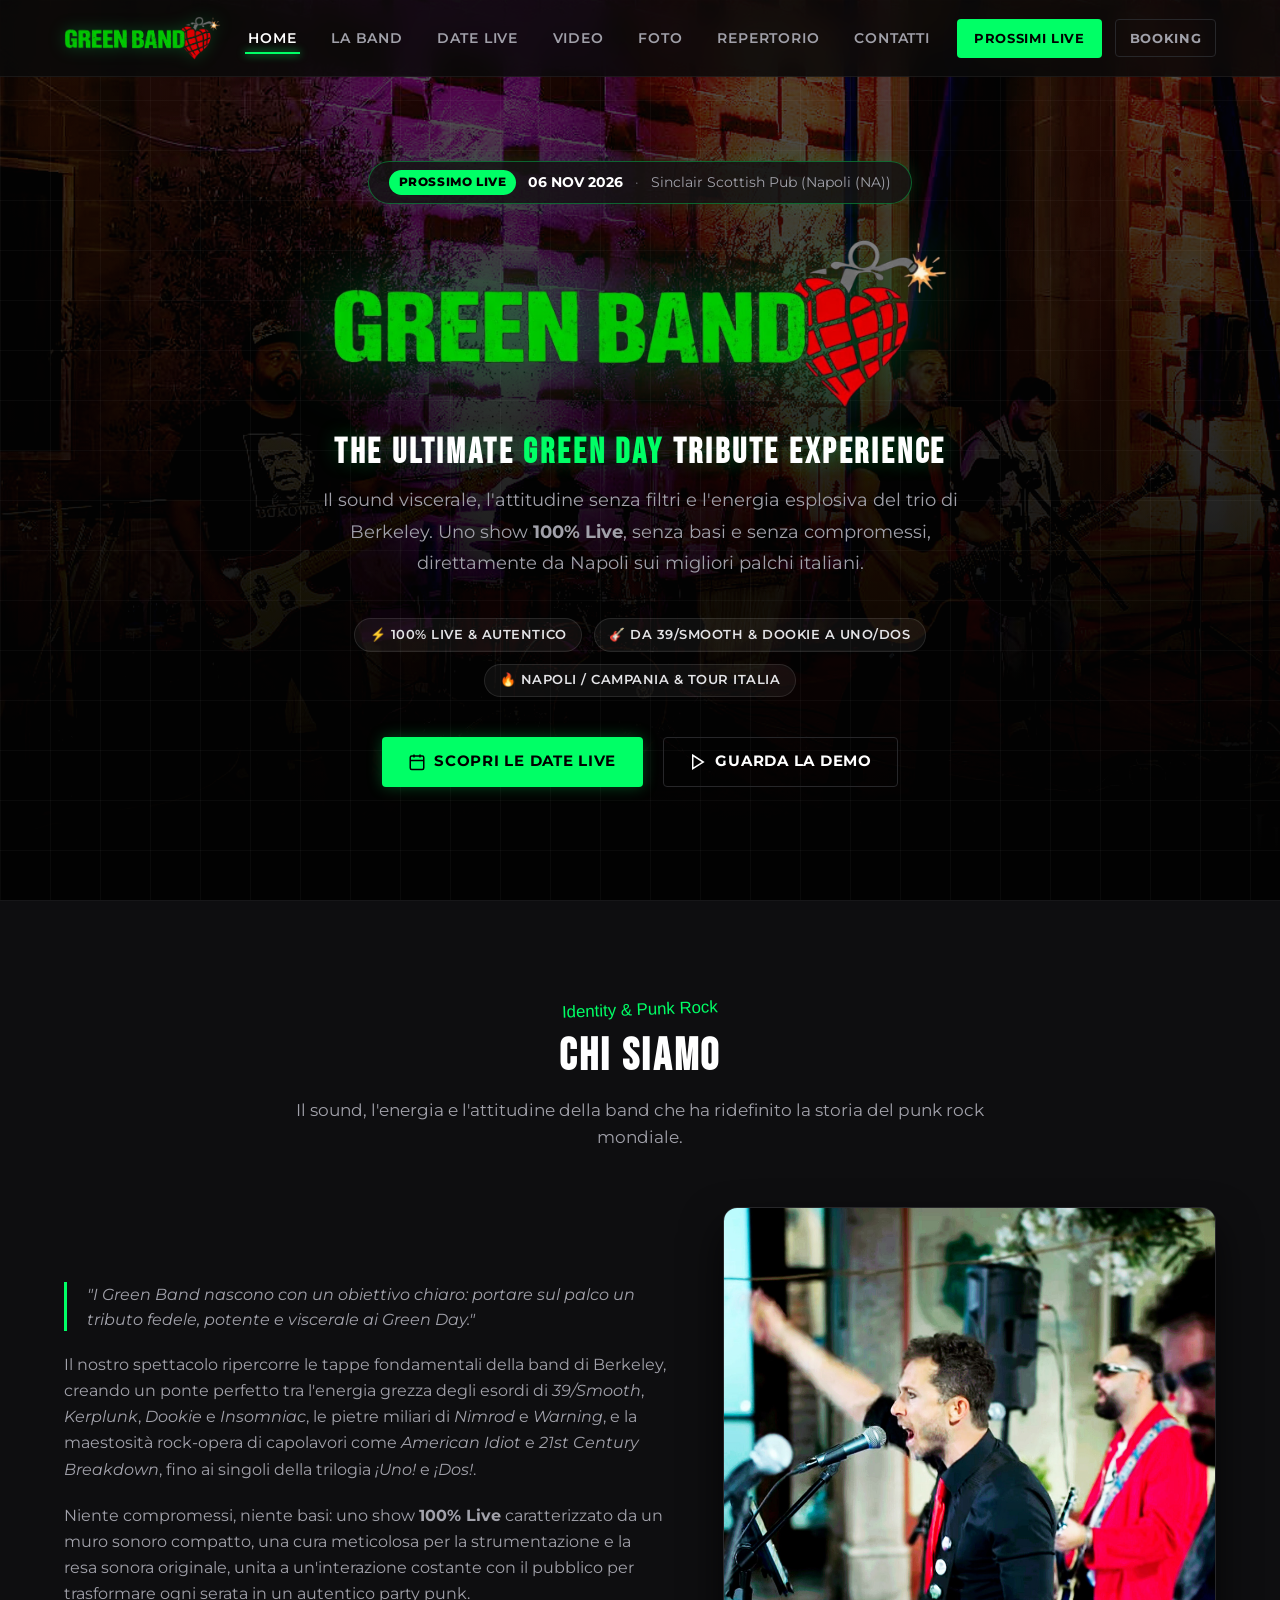
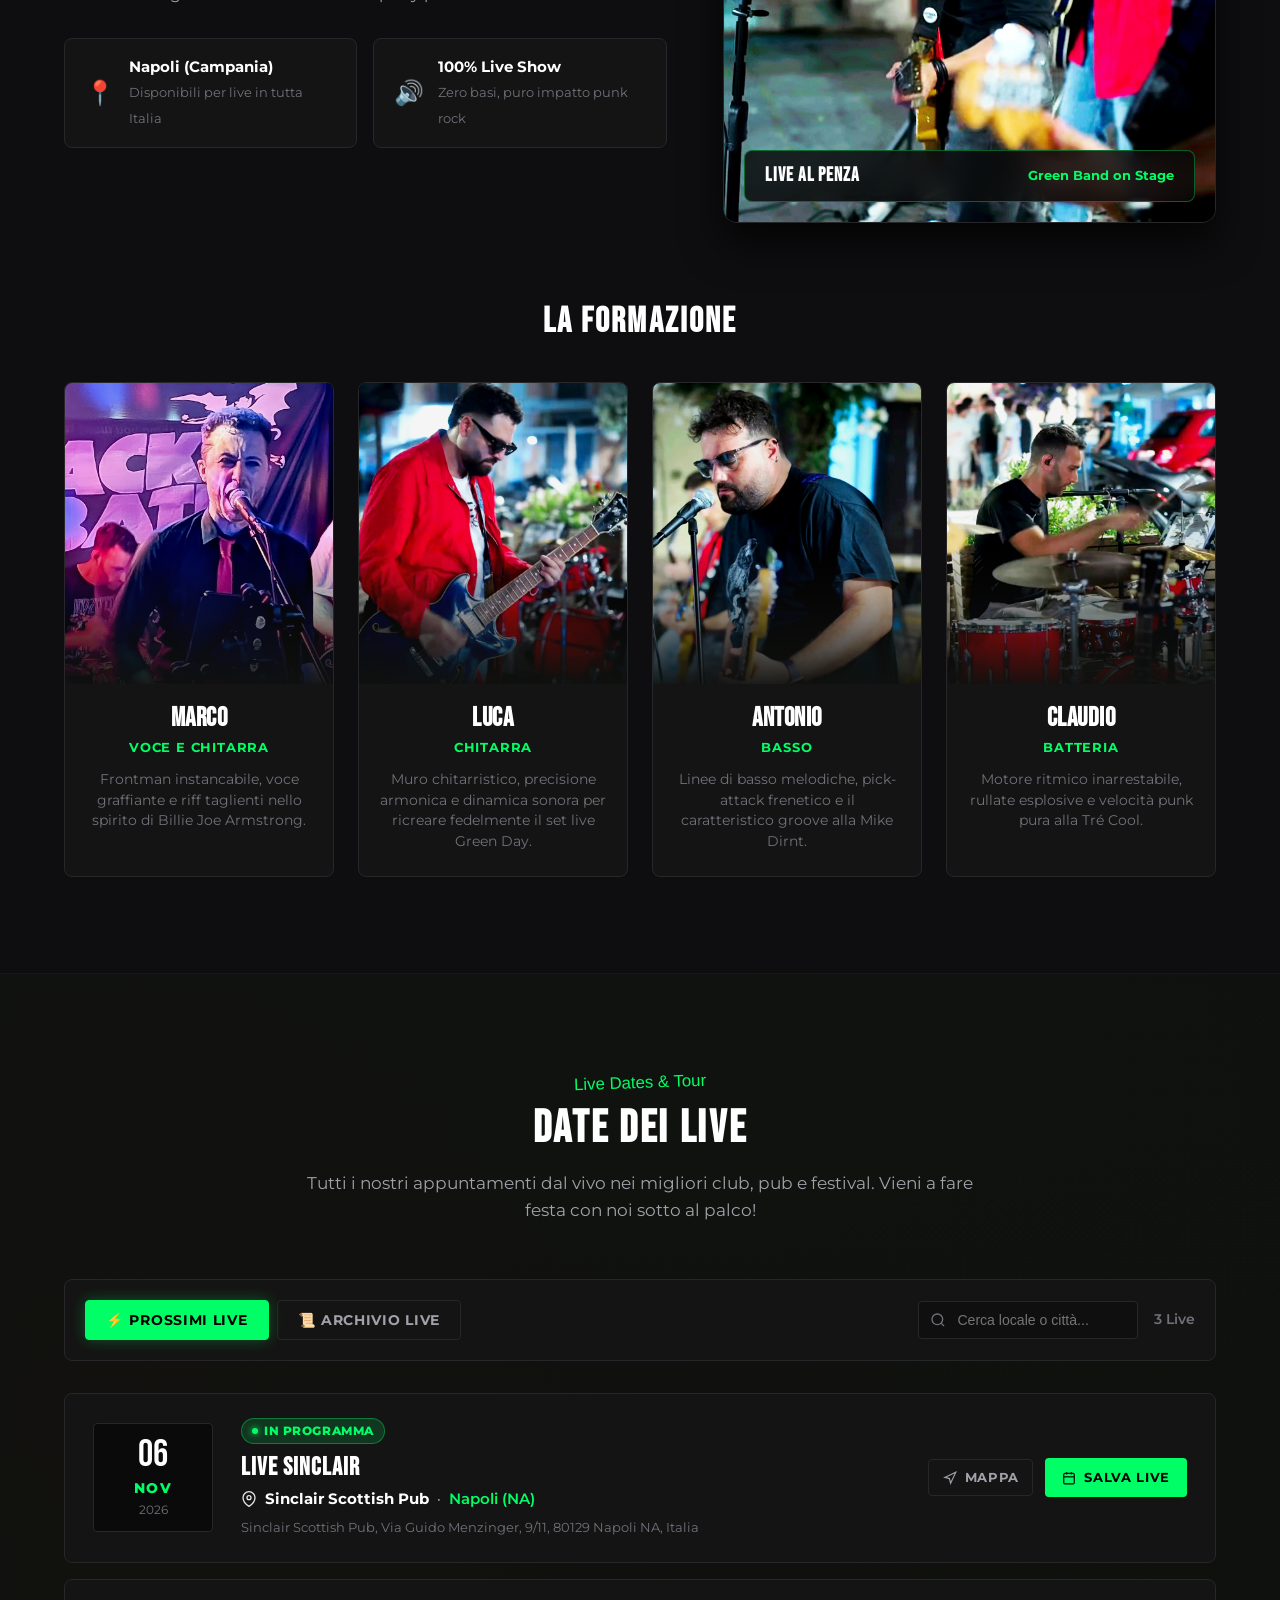
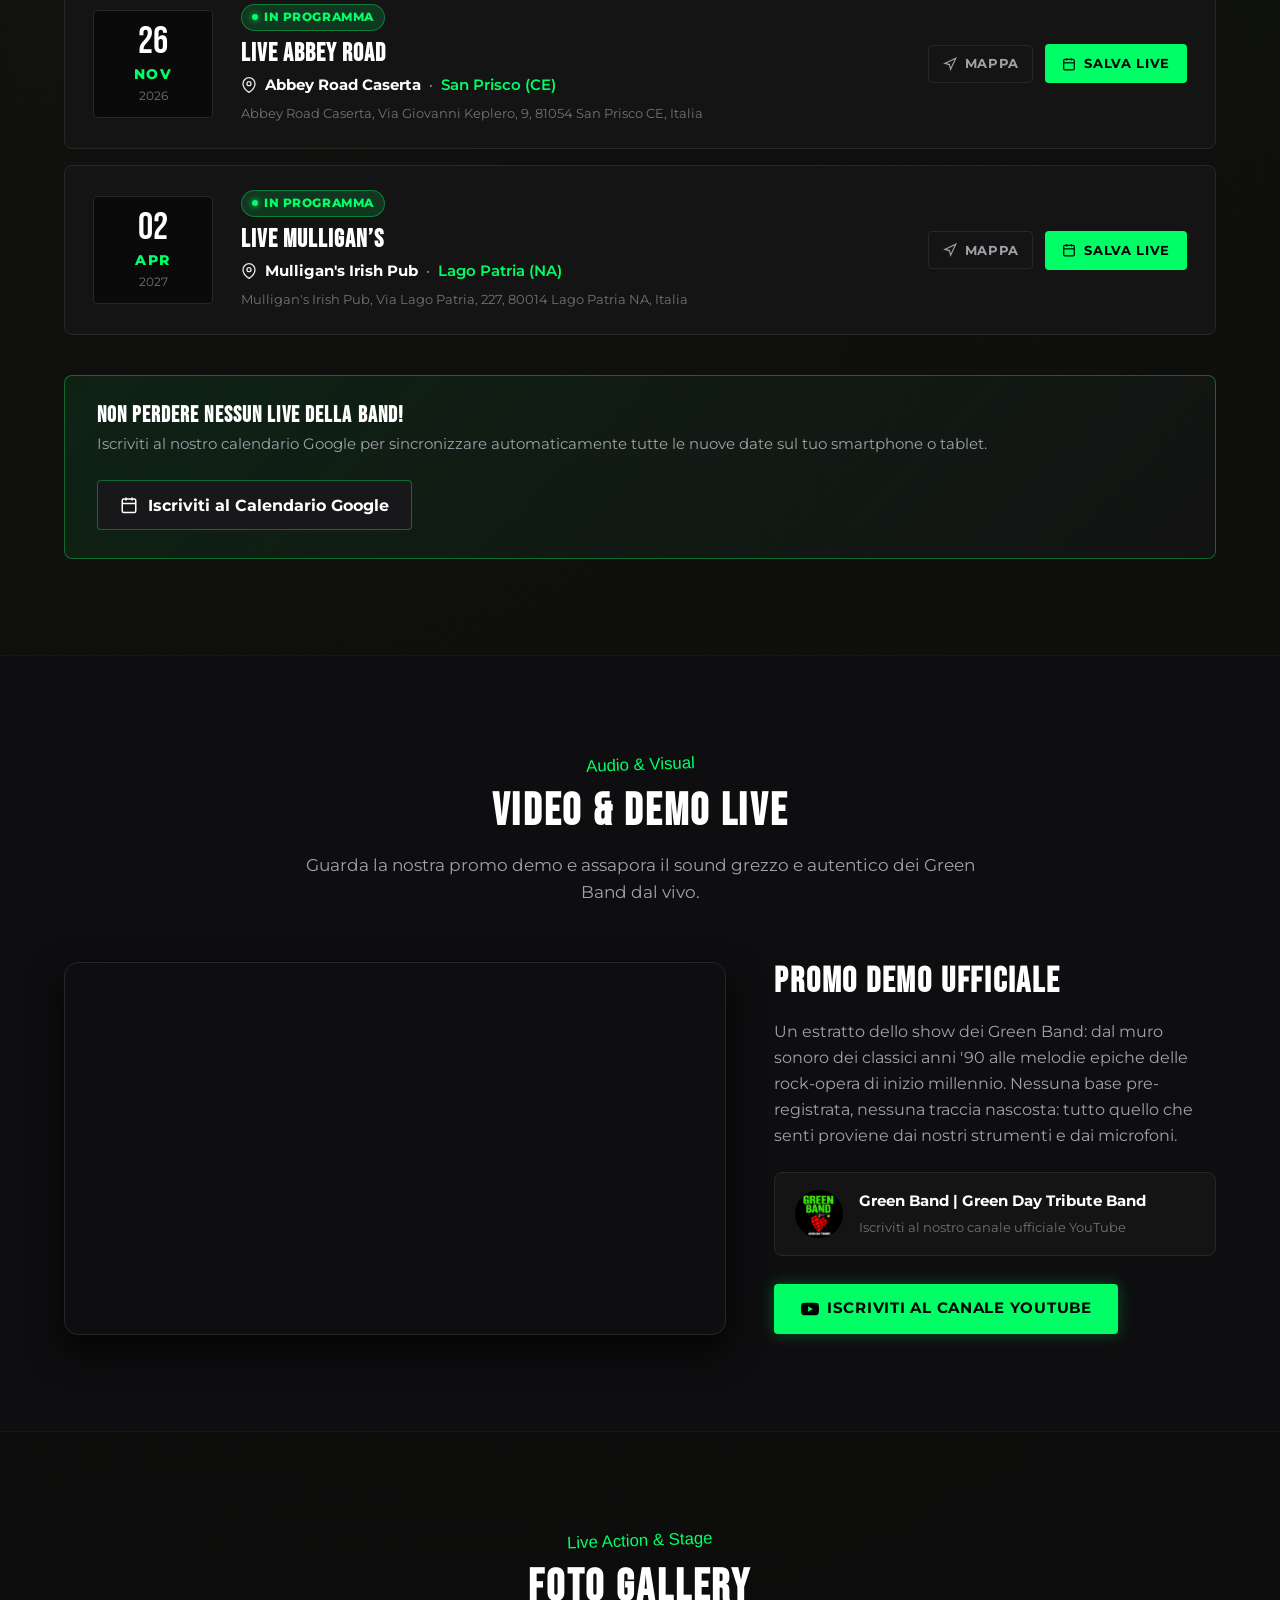
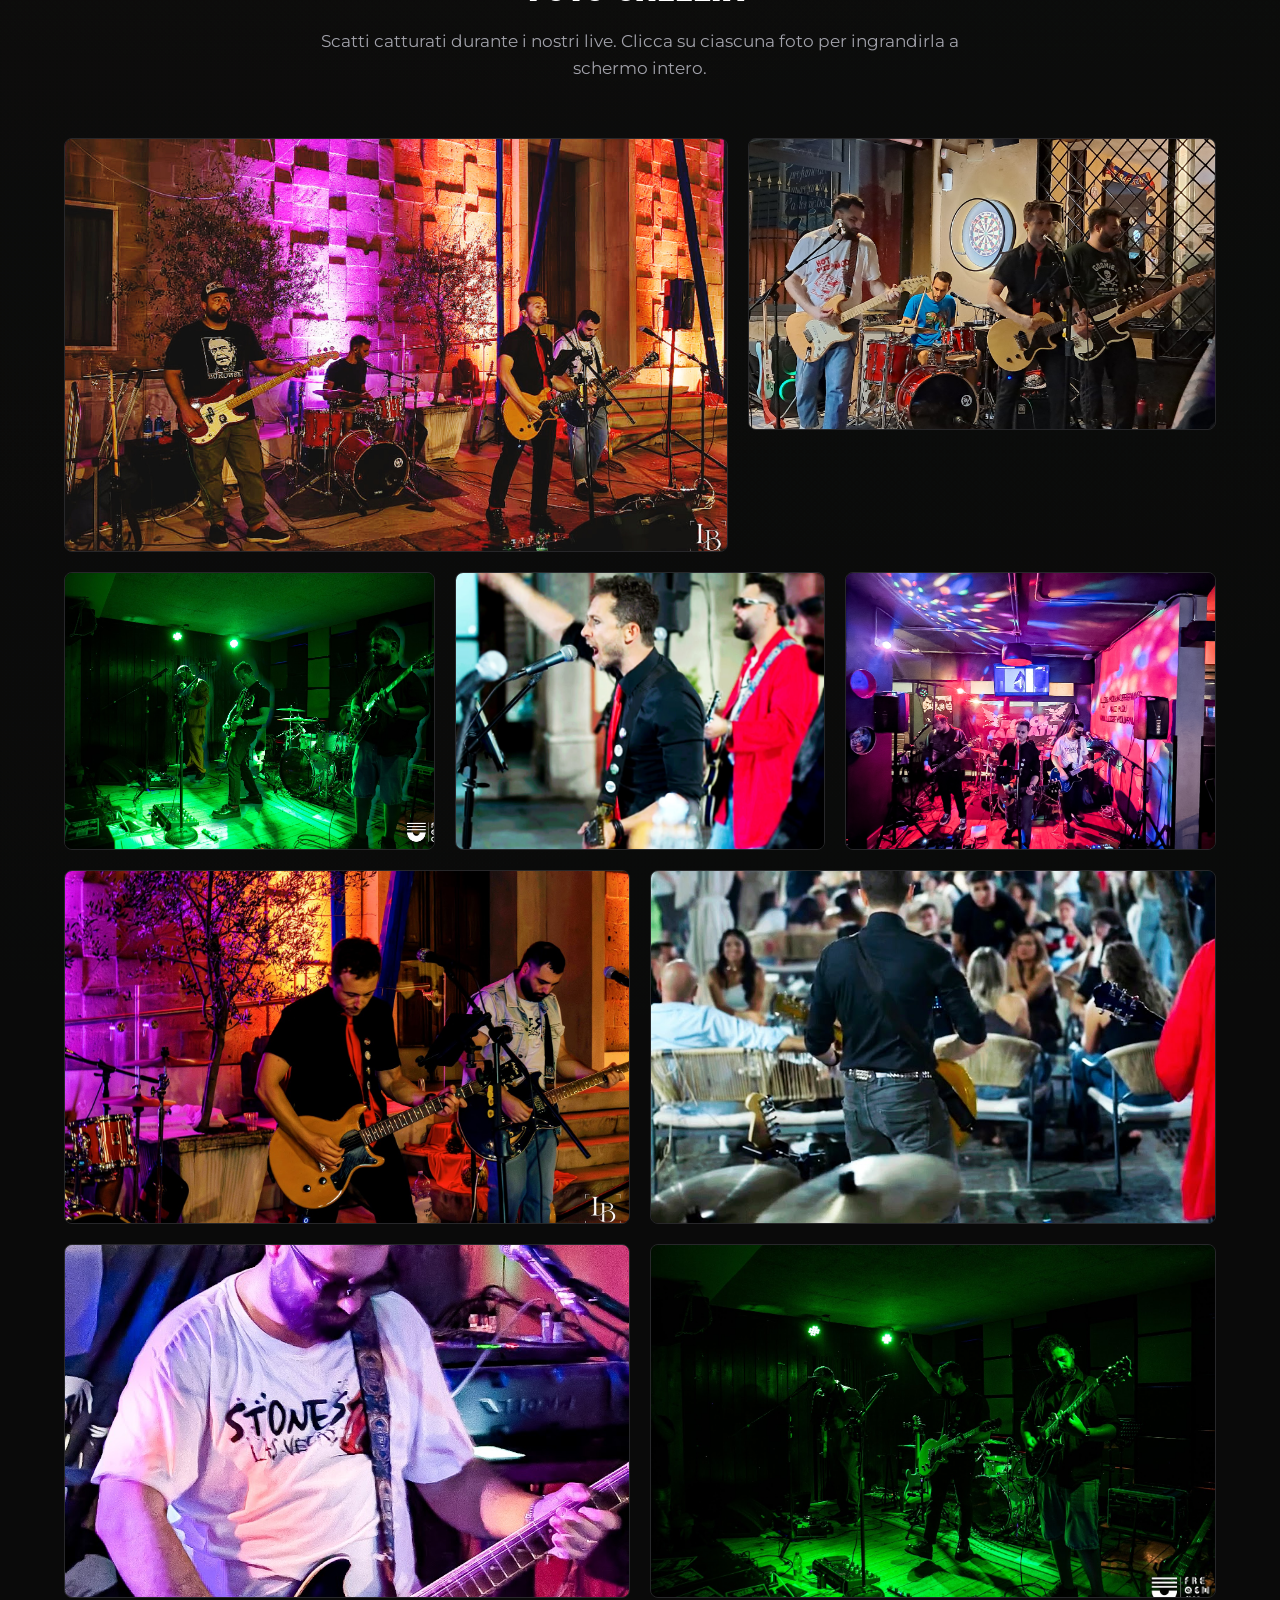
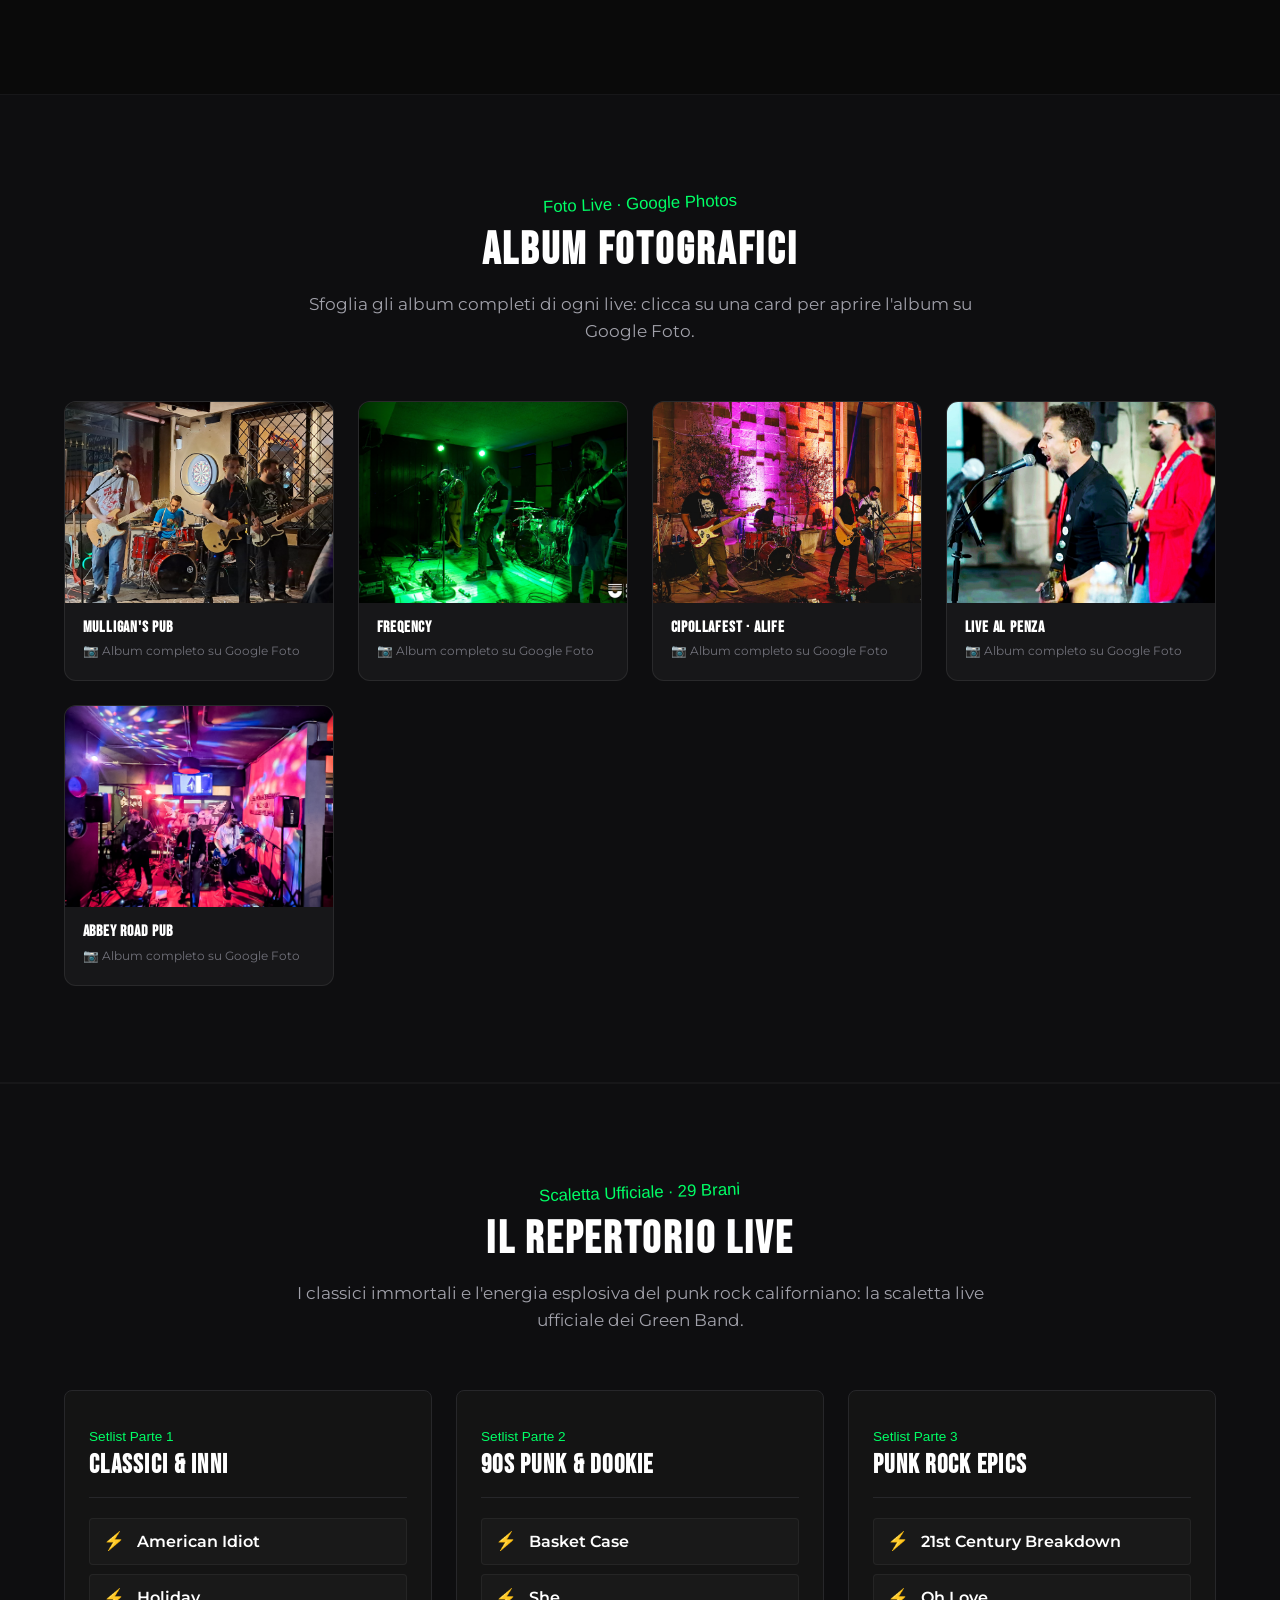
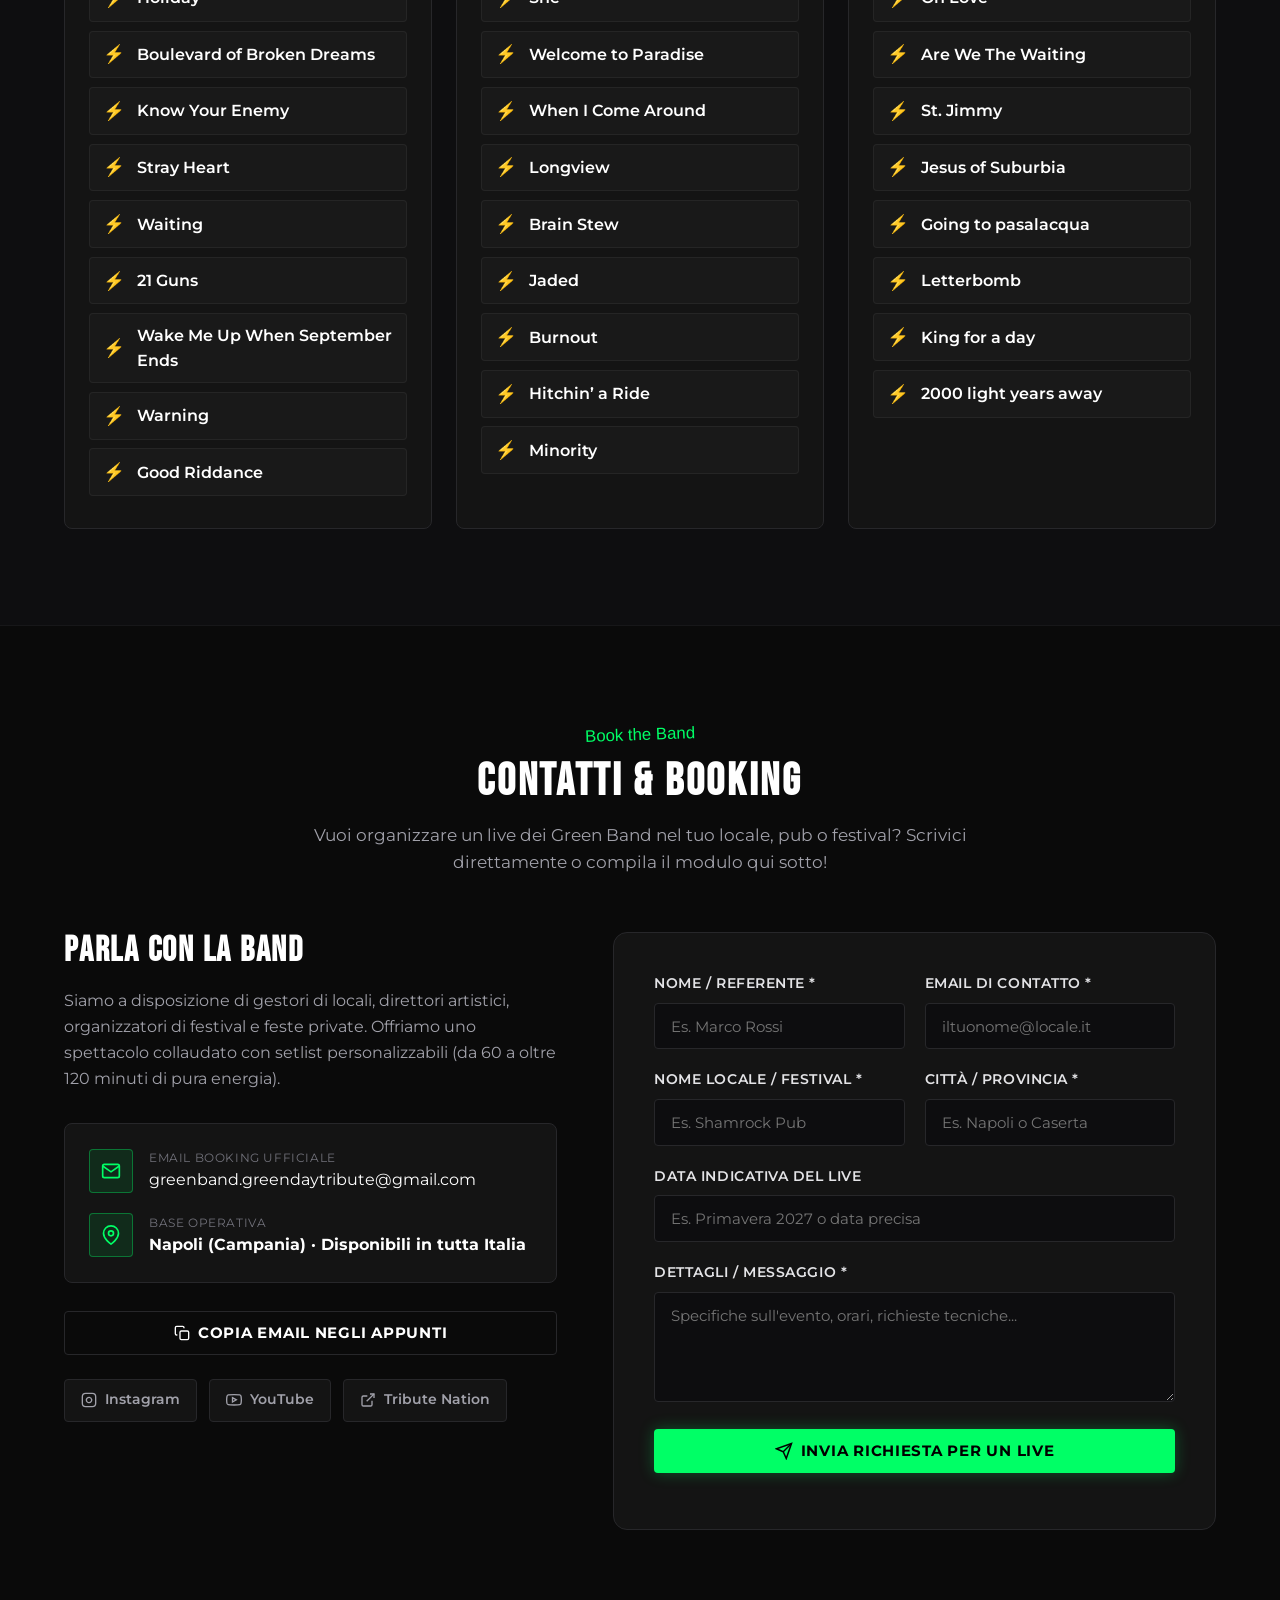
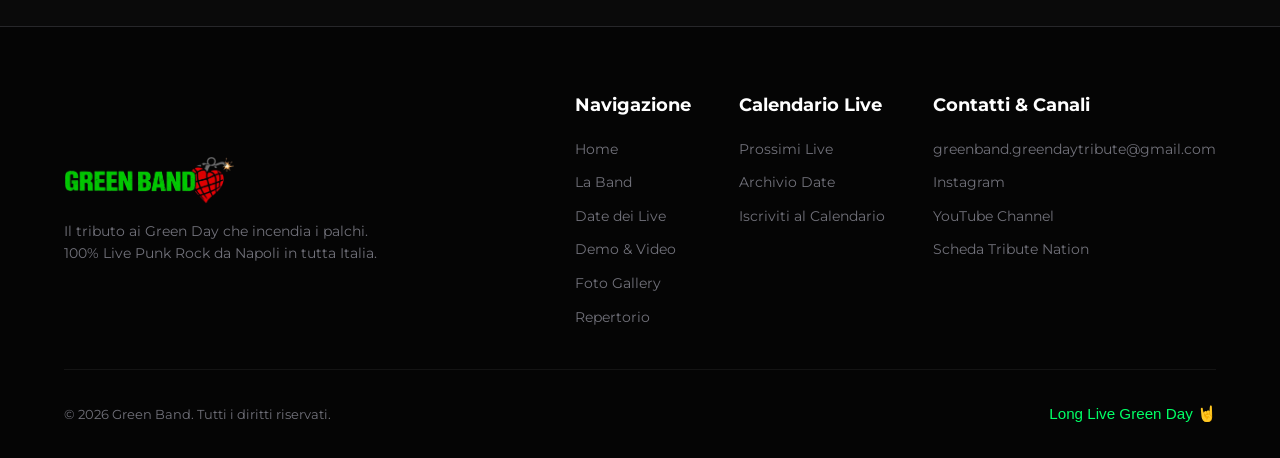
==== commit a8af89a8: "Fixes for mobile responsiveness and minor UI adjustments." ====
--- a/index.html
+++ b/index.html
@@ -23,7 +23,7 @@
   <link href="https://fonts.googleapis.com/css2?family=Bebas+Neue&family=Montserrat:ital,wght@0,400;0,600;0,700;0,800;1,400;1,700&family=Permanent+Marker&display=swap" rel="stylesheet">
 
   <!-- Custom Stylesheet -->
-  <link rel="stylesheet" href="assets/css/style.css">
+  <link rel="stylesheet" href="assets/css/style.css?v=mobile-lightbox-2">
   <link rel="stylesheet" href="assets/css/albums.css">
 </head>
 <body>
@@ -859,6 +859,6 @@
 
   <!-- Scripts -->
   <script src="assets/js/calendar.js"></script>
-  <script src="assets/js/app.js"></script>
+  <script src="assets/js/app.js?v=lightbox-swipe-2"></script>
 </body>
 </html>
--- a/assets/css/style.css
+++ b/assets/css/style.css
@@ -1537,6 +1537,8 @@
   align-items: center;
   justify-content: center;
   padding: 2rem;
+  overscroll-behavior: contain;
+  touch-action: none;
 }
 
 .lightbox-modal.active {
@@ -1545,14 +1547,17 @@
 
 .lightbox-content {
   position: relative;
+  width: 100%;
   max-width: 90vw;
   max-height: 85vh;
+  min-width: 0;
   display: flex;
   flex-direction: column;
   align-items: center;
 }
 
 .lightbox-content img {
+  width: auto;
   max-width: 100%;
   max-height: 75vh;
   object-fit: contain;
@@ -1792,6 +1797,48 @@
     grid-template-columns: 1fr;
   }
 
+  .about-grid,
+  .contact-grid {
+    grid-template-columns: minmax(0, 1fr);
+  }
+
+  .about-grid > *,
+  .contact-grid > * {
+    min-width: 0;
+  }
+
+  .about-badges {
+    grid-template-columns: repeat(2, minmax(0, 1fr));
+  }
+
+  .about-badge-item {
+    min-width: 0;
+  }
+
+  .contact-item-text {
+    min-width: 0;
+    overflow-wrap: anywhere;
+  }
+
+  .form-row-2,
+  .form-group {
+    min-width: 0;
+  }
+
+  .form-control {
+    min-width: 0;
+  }
+
+  .footer-links-group,
+  .footer-col {
+    width: 100%;
+    min-width: 0;
+  }
+
+  .footer-col a {
+    overflow-wrap: anywhere;
+  }
+
   .gallery-card {
     grid-column: span 12 !important;
     aspect-ratio: 16 / 10;
@@ -1826,4 +1873,38 @@
   .lightbox-next {
     display: none;
   }
-}
+
+  .lightbox-modal {
+    padding: 4rem 1rem 1rem;
+  }
+
+  .lightbox-content {
+    max-width: 100%;
+    max-height: calc(100vh - 5rem);
+    max-height: calc(100dvh - 5rem);
+  }
+
+  .lightbox-content img {
+    max-height: calc(100vh - 11rem);
+    max-height: calc(100dvh - 11rem);
+  }
+
+  .lightbox-caption {
+    width: 100%;
+    max-width: 100%;
+    margin-top: 0.75rem;
+    padding: 0.6rem 0.75rem;
+    font-size: 0.85rem;
+  }
+
+  .lightbox-close {
+    top: 0.75rem;
+    right: 0.75rem;
+  }
+}
+
+@media (max-width: 400px) {
+  .about-badges {
+    grid-template-columns: minmax(0, 1fr);
+  }
+}
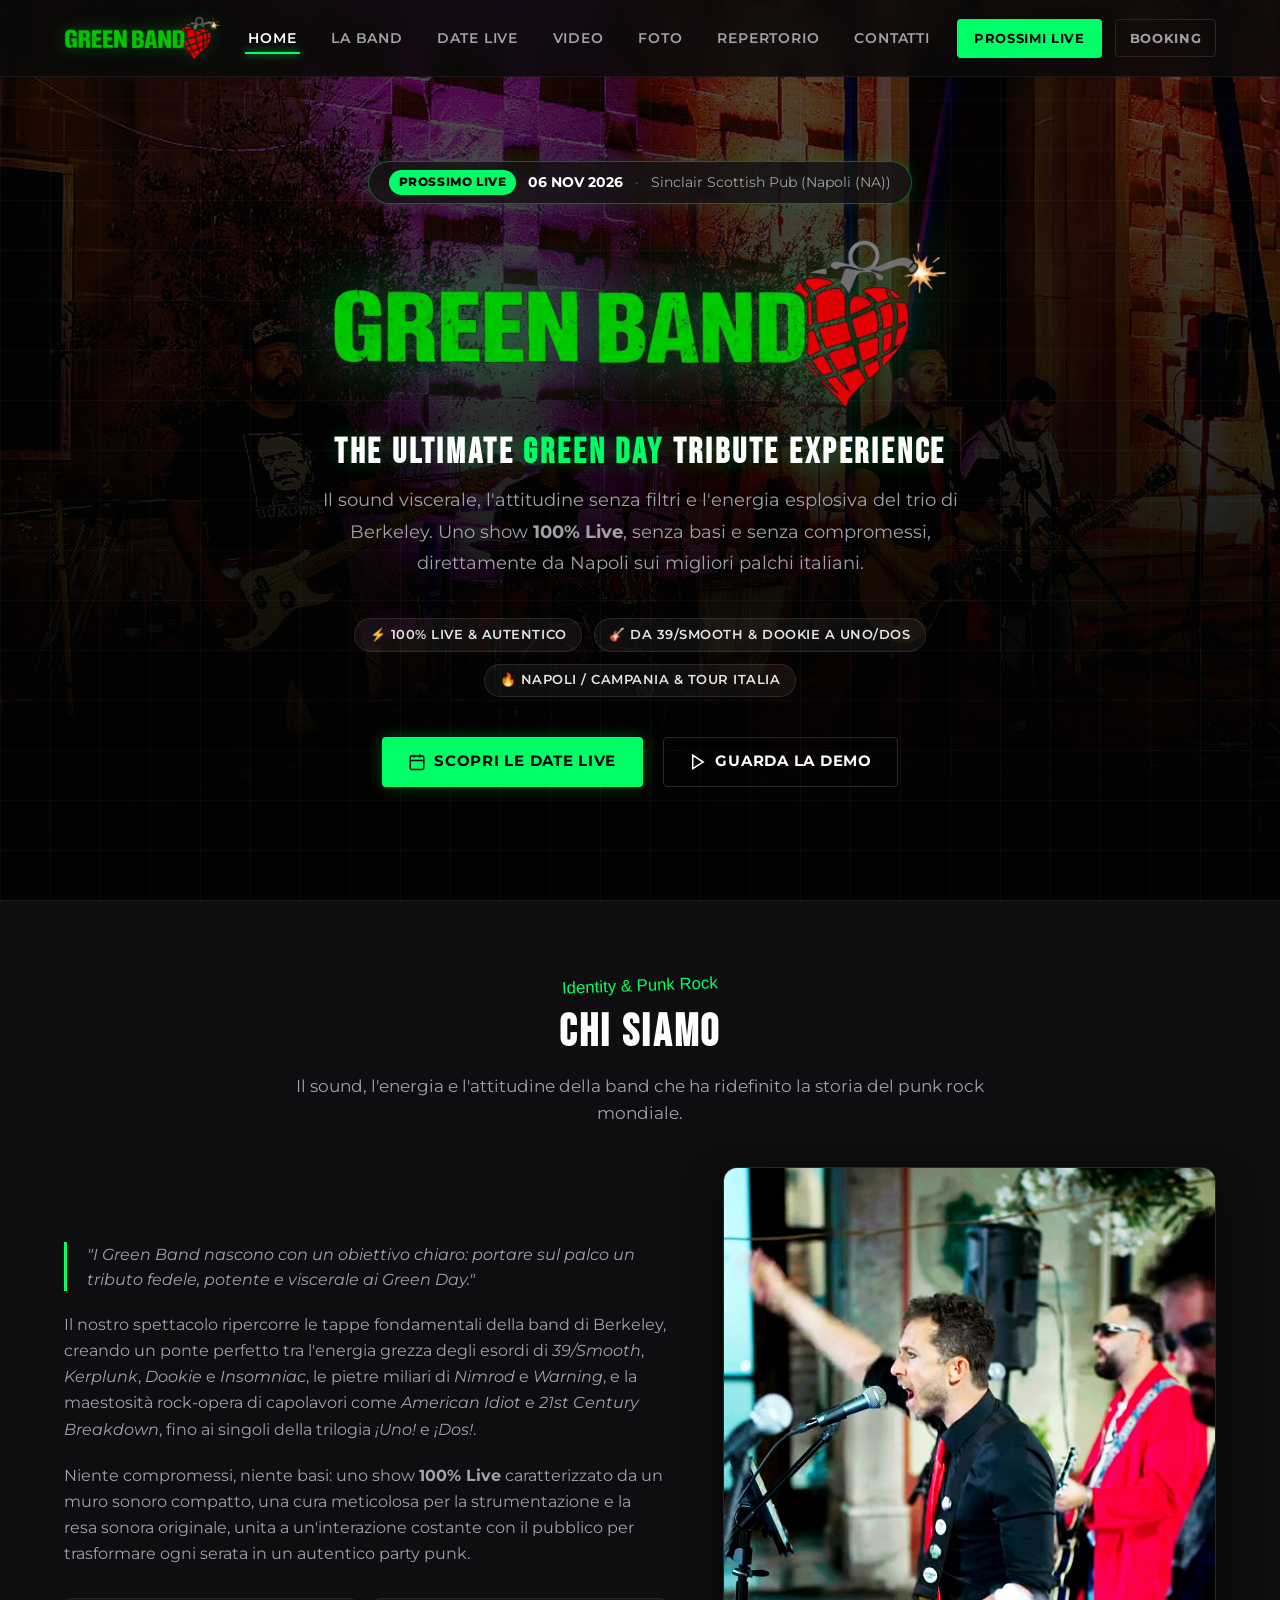
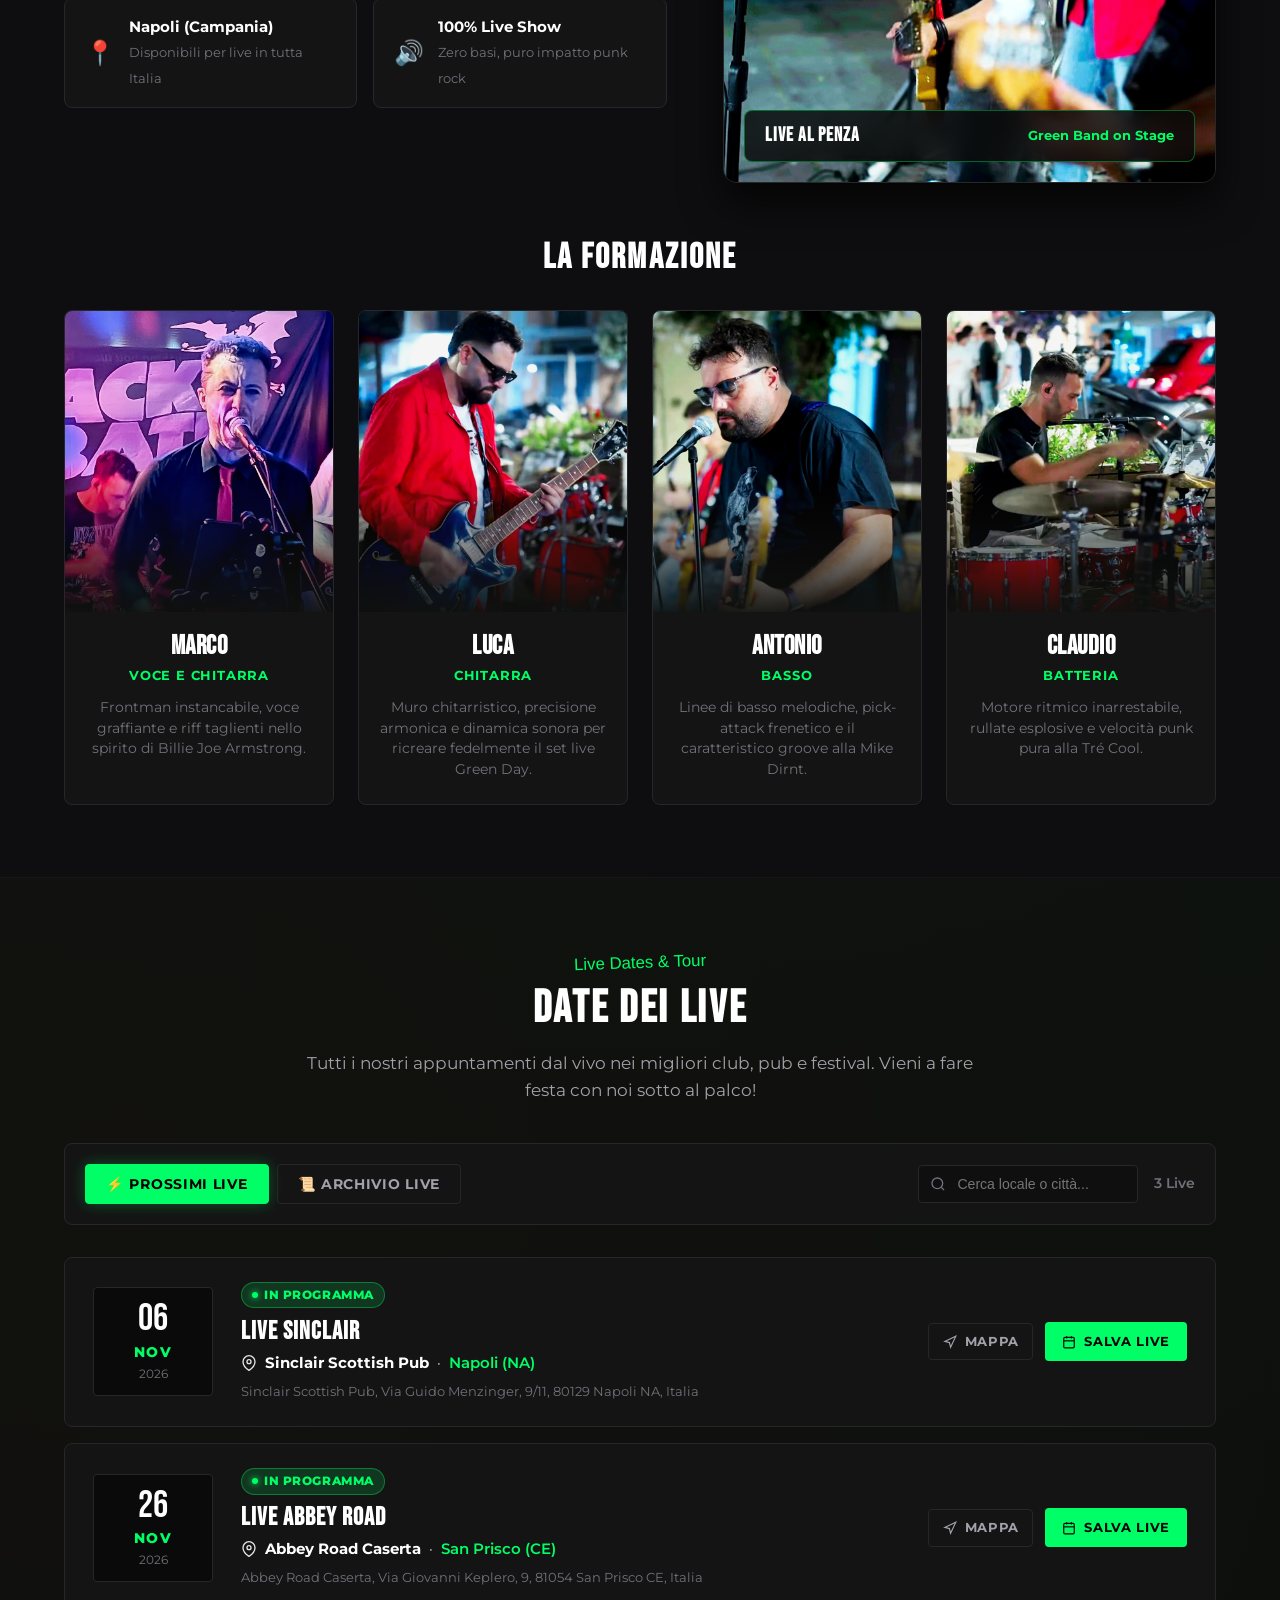
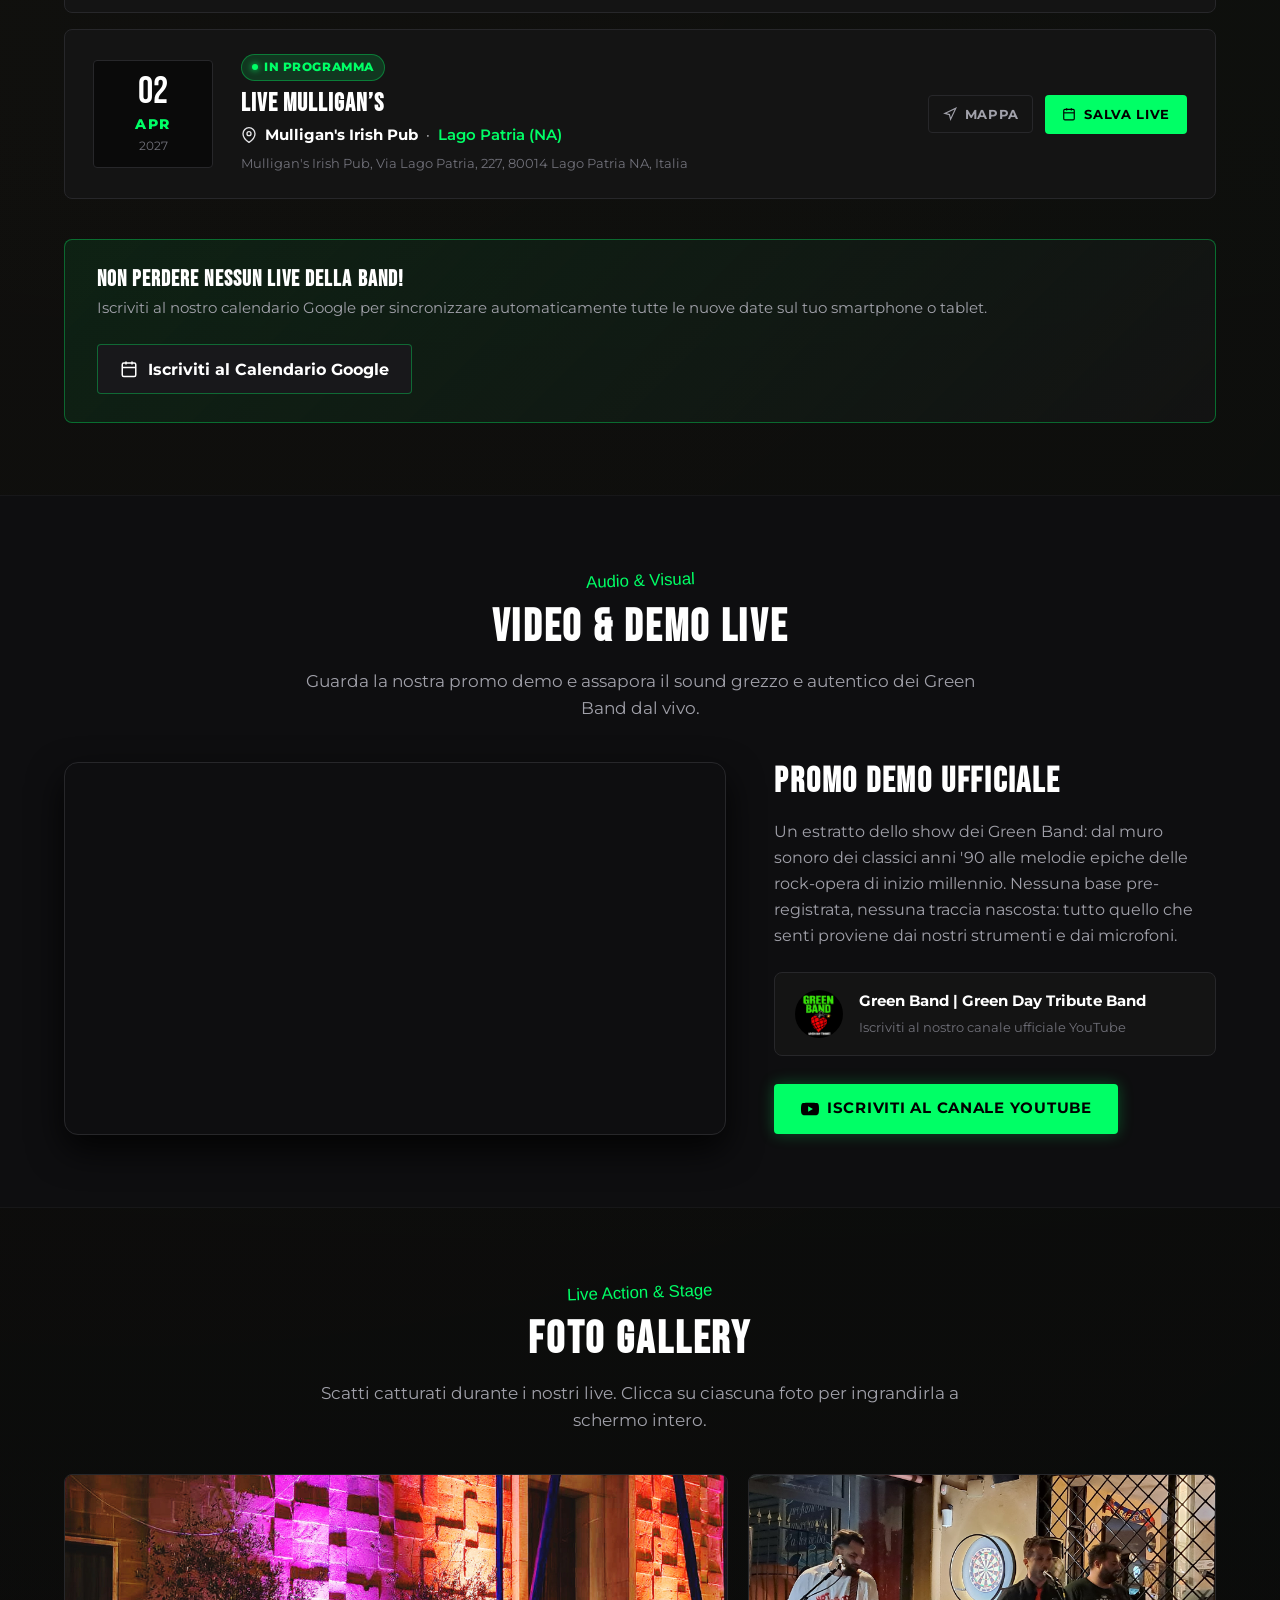
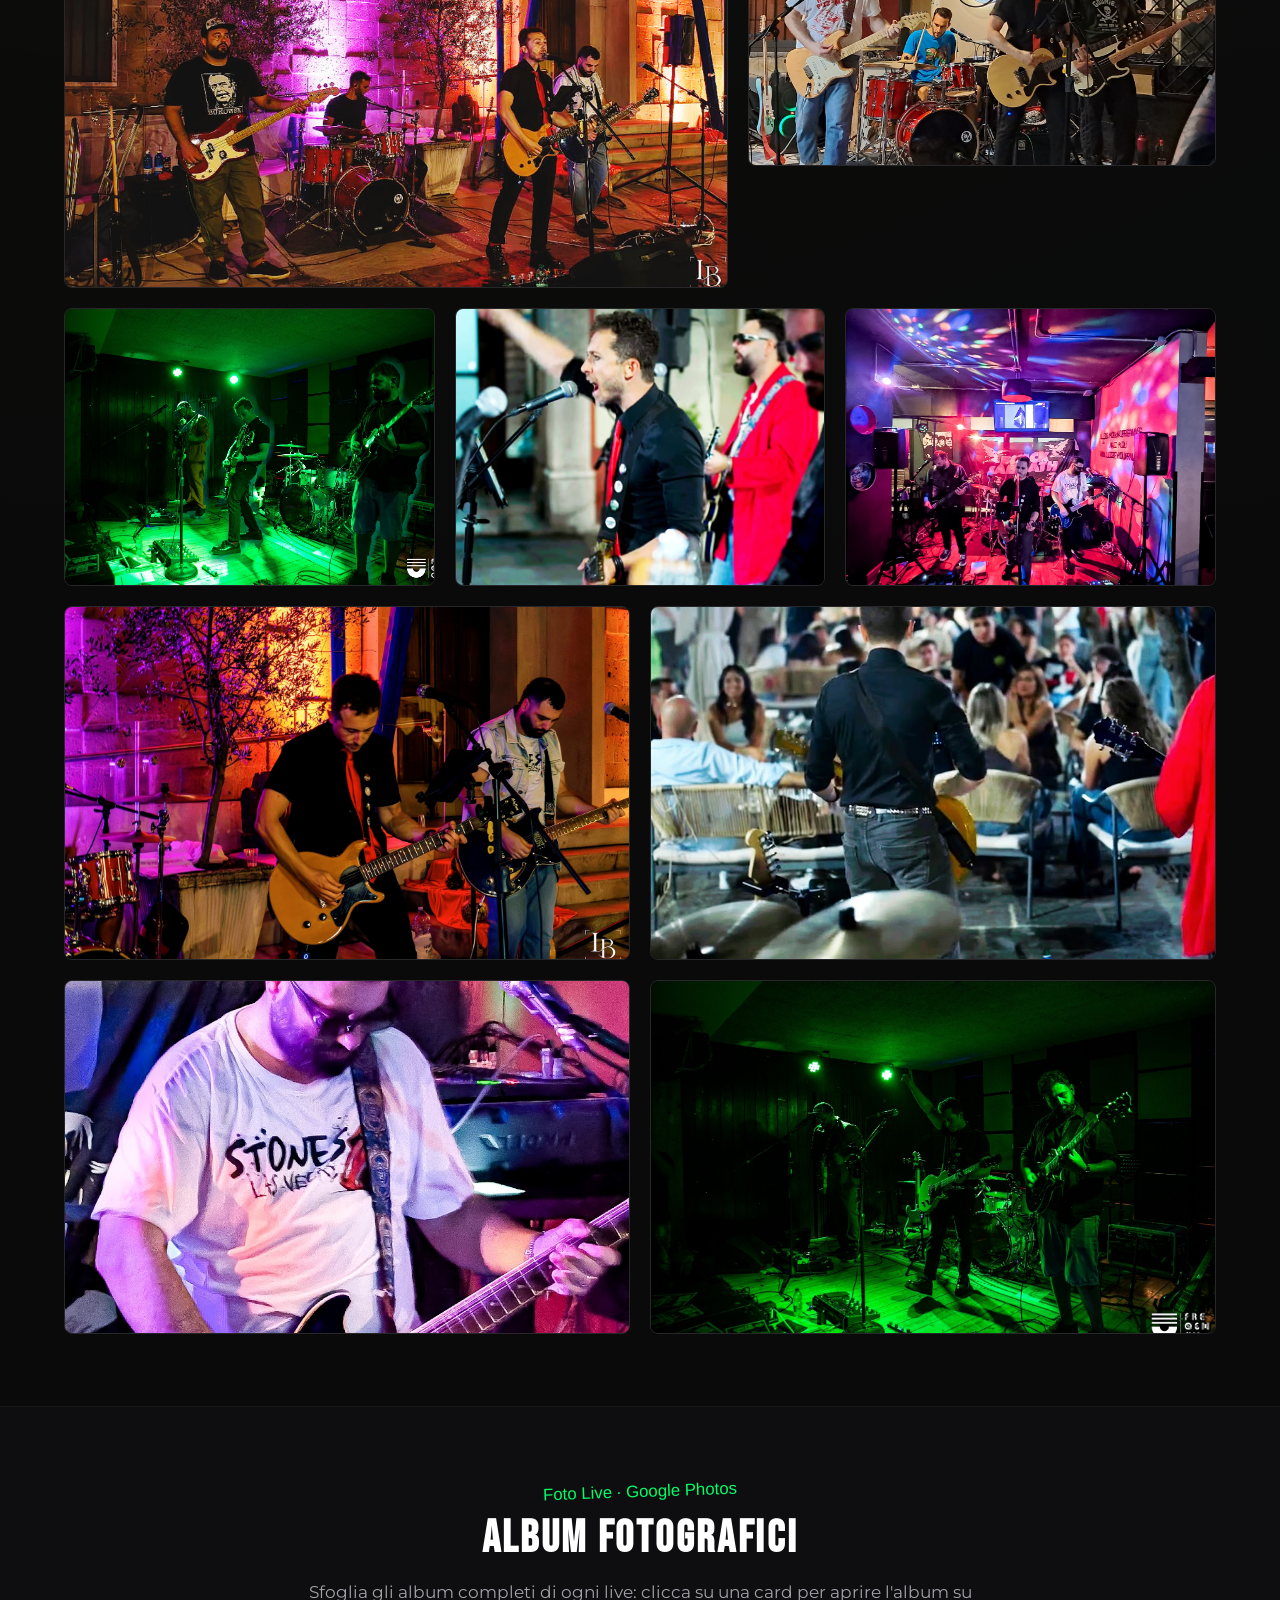
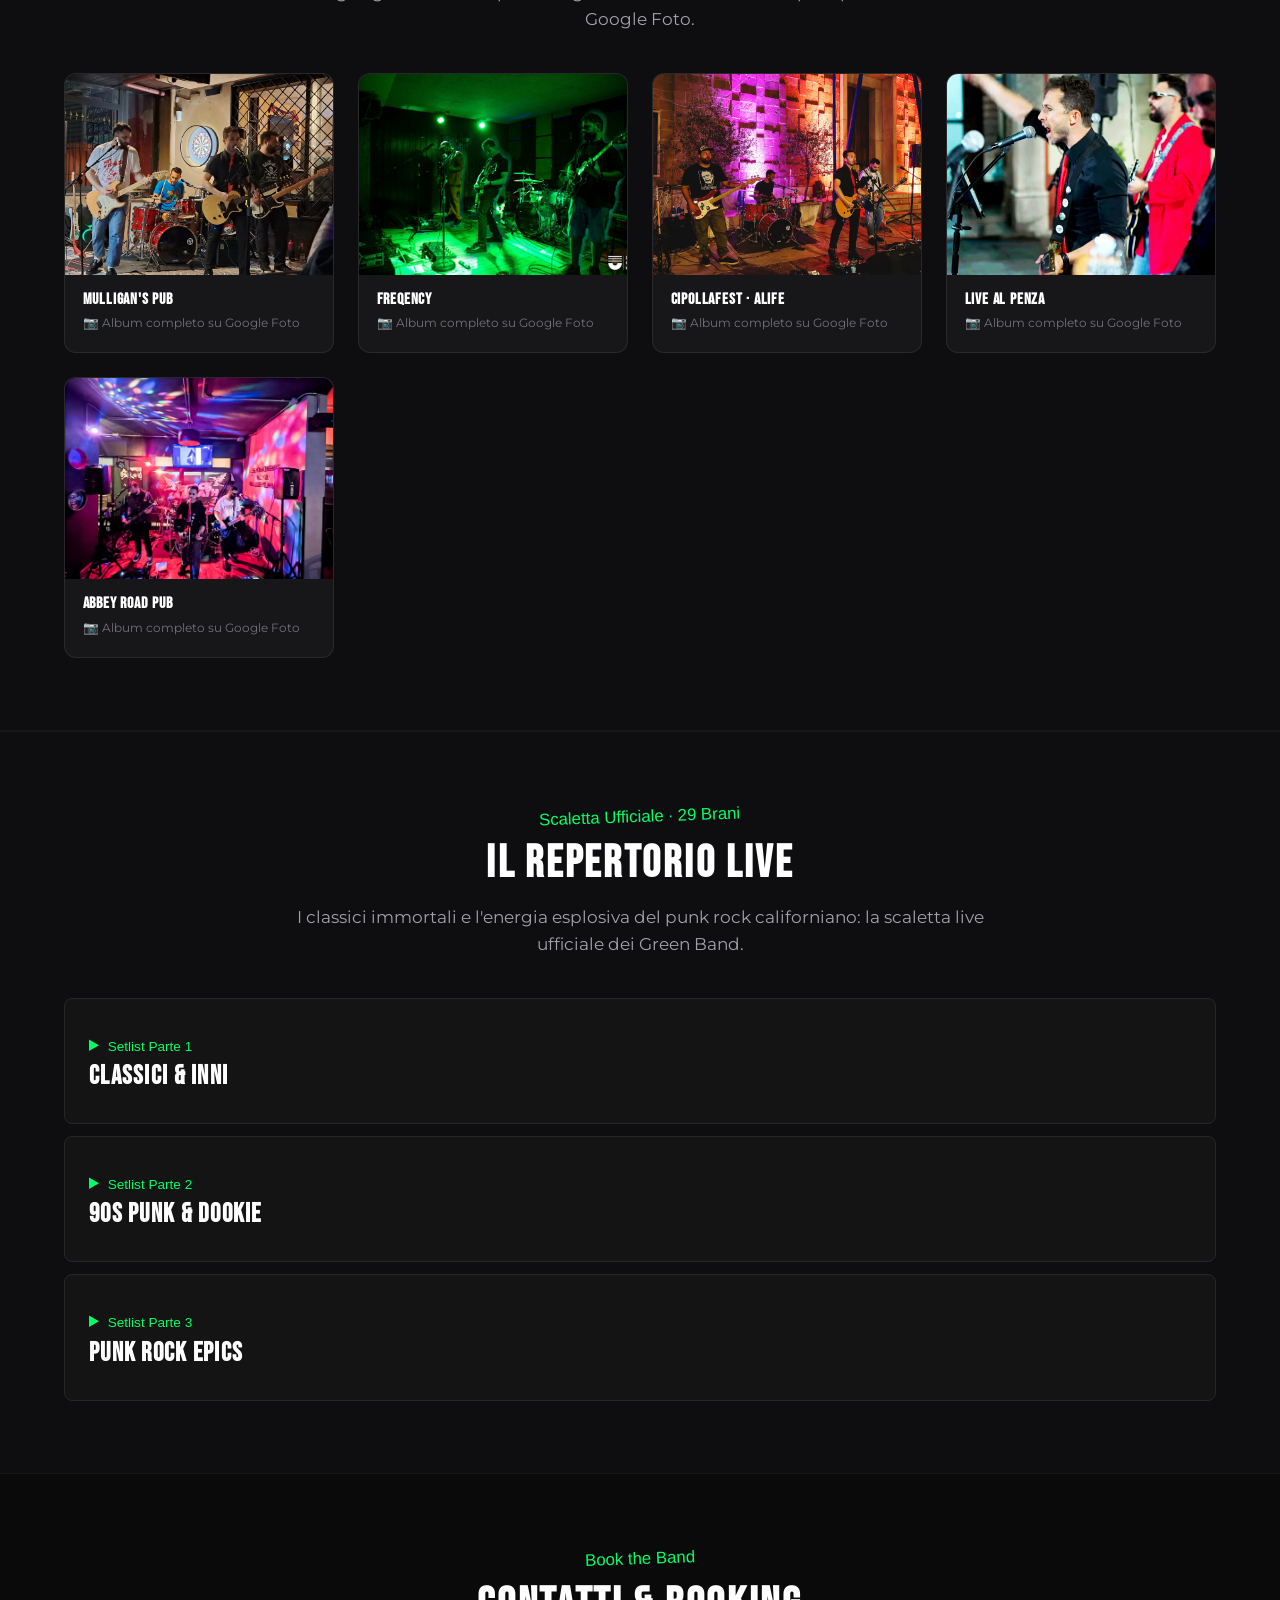
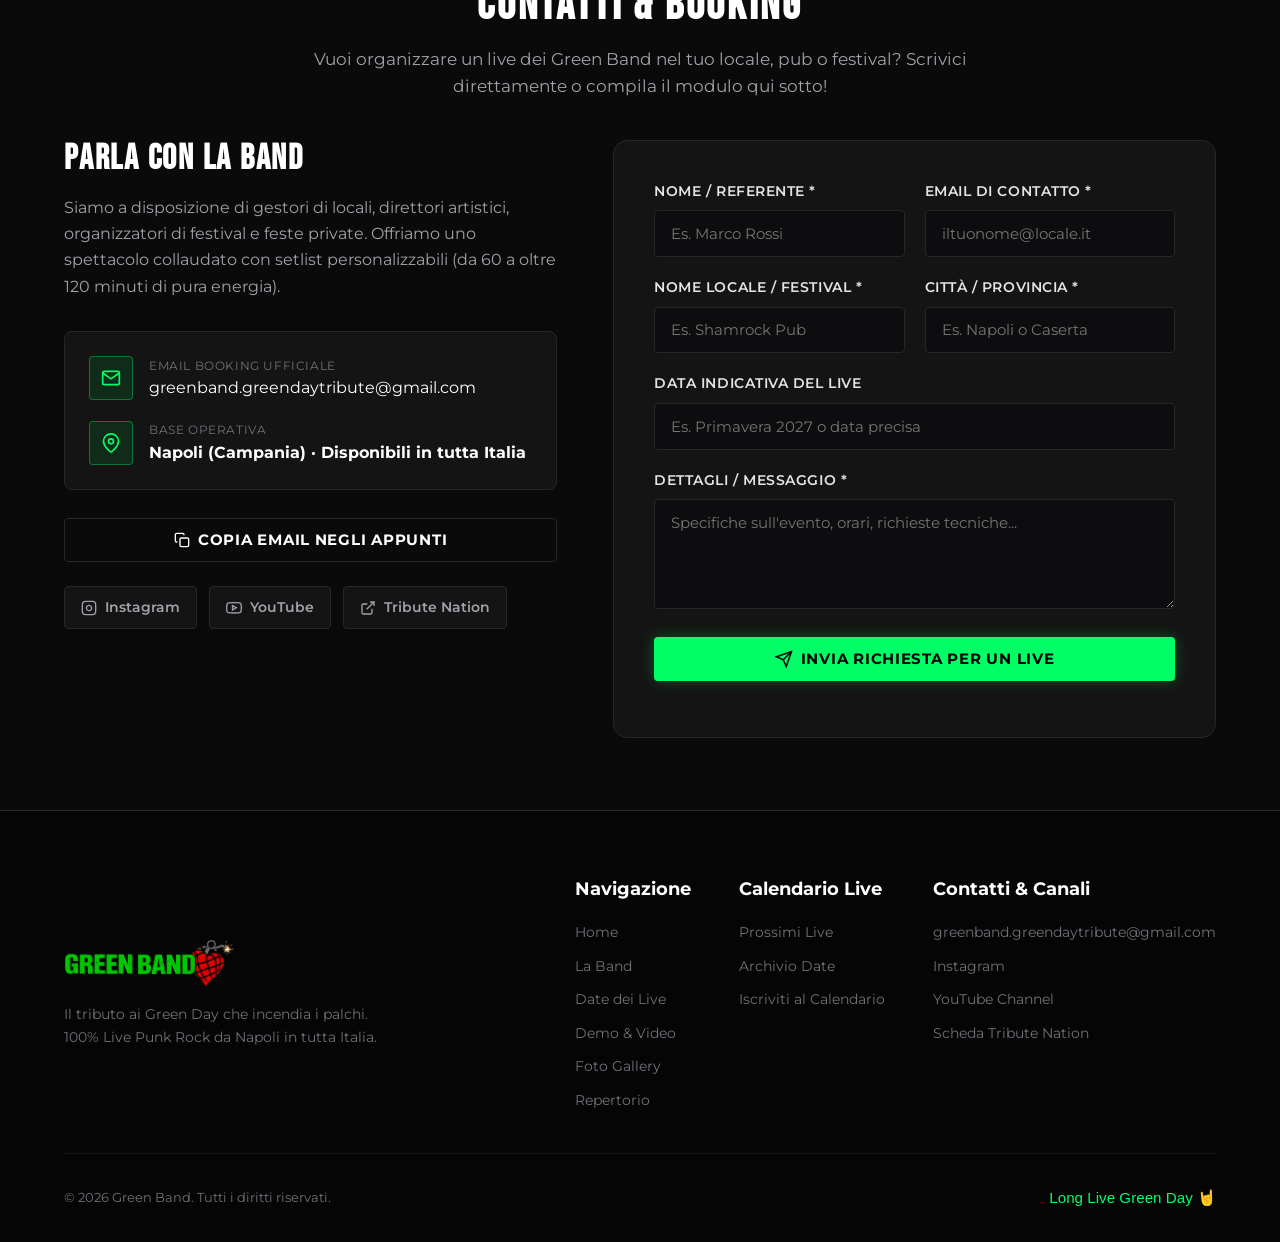
==== commit bbf9f5af: "Fixes the issue with the navigation bar not displaying correctly on mobile devices. Adjusted CSS sty" ====
--- a/index.html
+++ b/index.html
@@ -23,7 +23,7 @@
   <link href="https://fonts.googleapis.com/css2?family=Bebas+Neue&family=Montserrat:ital,wght@0,400;0,600;0,700;0,800;1,400;1,700&family=Permanent+Marker&display=swap" rel="stylesheet">
 
   <!-- Custom Stylesheet -->
-  <link rel="stylesheet" href="assets/css/style.css?v=mobile-lightbox-2">
+  <link rel="stylesheet" href="assets/css/style.css?v=setlist-single-accordion-1">
   <link rel="stylesheet" href="assets/css/albums.css">
 </head>
 <body>
@@ -507,11 +507,11 @@
 
       <div class="setlist-grid">
         <!-- Colonna 1: 10 Brani -->
-        <div class="setlist-col">
-          <div class="setlist-col-header">
+        <details class="setlist-col" name="setlist">
+          <summary class="setlist-col-header">
             <span class="setlist-col-tag">Setlist Parte 1</span>
             <h3 class="setlist-col-title">Classici & Inni</h3>
-          </div>
+          </summary>
           <ul class="song-list">
             <li class="song-item">
               <span class="song-bullet">⚡</span>
@@ -554,14 +554,14 @@
               <span class="song-name">Good Riddance</span>
             </li>
           </ul>
-        </div>
+        </details>
 
         <!-- Colonna 2: 10 Brani -->
-        <div class="setlist-col">
-          <div class="setlist-col-header">
+        <details class="setlist-col" name="setlist">
+          <summary class="setlist-col-header">
             <span class="setlist-col-tag">Setlist Parte 2</span>
             <h3 class="setlist-col-title">90s Punk & Dookie</h3>
-          </div>
+          </summary>
           <ul class="song-list">
             <li class="song-item">
               <span class="song-bullet">⚡</span>
@@ -604,14 +604,14 @@
               <span class="song-name">Minority</span>
             </li>
           </ul>
-        </div>
+        </details>
 
         <!-- Colonna 3: 9 Brani -->
-        <div class="setlist-col">
-          <div class="setlist-col-header">
+        <details class="setlist-col" name="setlist">
+          <summary class="setlist-col-header">
             <span class="setlist-col-tag">Setlist Parte 3</span>
             <h3 class="setlist-col-title">Punk Rock Epics</h3>
-          </div>
+          </summary>
           <ul class="song-list">
             <li class="song-item">
               <span class="song-bullet">⚡</span>
@@ -650,7 +650,7 @@
               <span class="song-name">2000 light years away</span>
             </li>
           </ul>
-        </div>
+        </details>
       </div>
     </div>
   </section>
@@ -859,6 +859,6 @@
 
   <!-- Scripts -->
   <script src="assets/js/calendar.js"></script>
-  <script src="assets/js/app.js?v=lightbox-swipe-2"></script>
+  <script src="assets/js/app.js?v=lightbox-history-2"></script>
 </body>
 </html>
--- a/assets/css/style.css
+++ b/assets/css/style.css
@@ -464,7 +464,7 @@
 
 /* Section Common */
 .section {
-  padding: 6rem 0;
+  padding: 4.5rem 0;
   position: relative;
 }
 
@@ -477,7 +477,7 @@
 .section-header {
   text-align: center;
   max-width: 700px;
-  margin: 0 auto 3.5rem;
+  margin: 0 auto 2.5rem;
 }
 
 .section-label {
@@ -611,7 +611,7 @@
 /* Members Grid */
 .members-section-title {
   text-align: center;
-  margin: 5rem auto 2.5rem;
+  margin: 3.5rem auto 2rem;
 }
 
 .members-grid {
@@ -1271,8 +1271,8 @@
 /* Setlist / Repertorio */
 .setlist-grid {
   display: grid;
-  grid-template-columns: repeat(3, 1fr);
-  gap: 1.5rem;
+  grid-template-columns: minmax(0, 1fr);
+  gap: 0.75rem;
 }
 
 .setlist-col {
@@ -1283,15 +1283,36 @@
   transition: var(--transition);
 }
 
+.setlist-col[open] {
+  border-color: var(--border-glow);
+}
+
 .setlist-col:hover {
   border-color: var(--border-glow);
   transform: translateY(-4px);
 }
 
 .setlist-col-header {
+  cursor: pointer;
+  user-select: none;
+  -webkit-user-select: none;
+  color: #ffffff;
+}
+
+.setlist-col-header::marker {
+  color: var(--punk-green);
+  font-size: 1.1em;
+}
+
+.setlist-col[open] .setlist-col-header {
   border-bottom: 1px solid var(--border-subtle);
   padding-bottom: 1rem;
   margin-bottom: 1.25rem;
+}
+
+.setlist-col-header:focus-visible {
+  outline: 2px solid var(--punk-green);
+  outline-offset: 4px;
 }
 
 .setlist-col-tag {
@@ -1308,9 +1329,11 @@
 
 .song-list {
   list-style: none;
-  display: flex;
-  flex-direction: column;
+  display: grid;
+  grid-template-columns: repeat(3, minmax(0, 1fr));
   gap: 0.55rem;
+  user-select: none;
+  -webkit-user-select: none;
 }
 
 .song-item {
@@ -1325,13 +1348,6 @@
   background: rgba(255, 255, 255, 0.025);
   border: 1px solid rgba(255, 255, 255, 0.05);
   transition: var(--transition);
-}
-
-.song-item:hover {
-  background: rgba(0, 255, 102, 0.08);
-  border-color: rgba(0, 255, 102, 0.35);
-  transform: translateX(4px);
-  color: var(--punk-green);
 }
 
 .song-bullet {
@@ -1729,6 +1745,10 @@
     grid-template-columns: 1fr;
   }
 
+  .song-list {
+    grid-template-columns: repeat(2, minmax(0, 1fr));
+  }
+
   .gallery-card-1,
   .gallery-card-2,
   .gallery-card-6,
@@ -1756,6 +1776,14 @@
 }
 
 @media (max-width: 768px) {
+  .section {
+    padding: 3.25rem 0;
+  }
+
+  .section-header {
+    margin-bottom: 2rem;
+  }
+
   .nav-menu {
     display: none;
     position: absolute;
@@ -1797,6 +1825,10 @@
     grid-template-columns: 1fr;
   }
 
+  .song-list {
+    grid-template-columns: minmax(0, 1fr);
+  }
+
   .about-grid,
   .contact-grid {
     grid-template-columns: minmax(0, 1fr);
